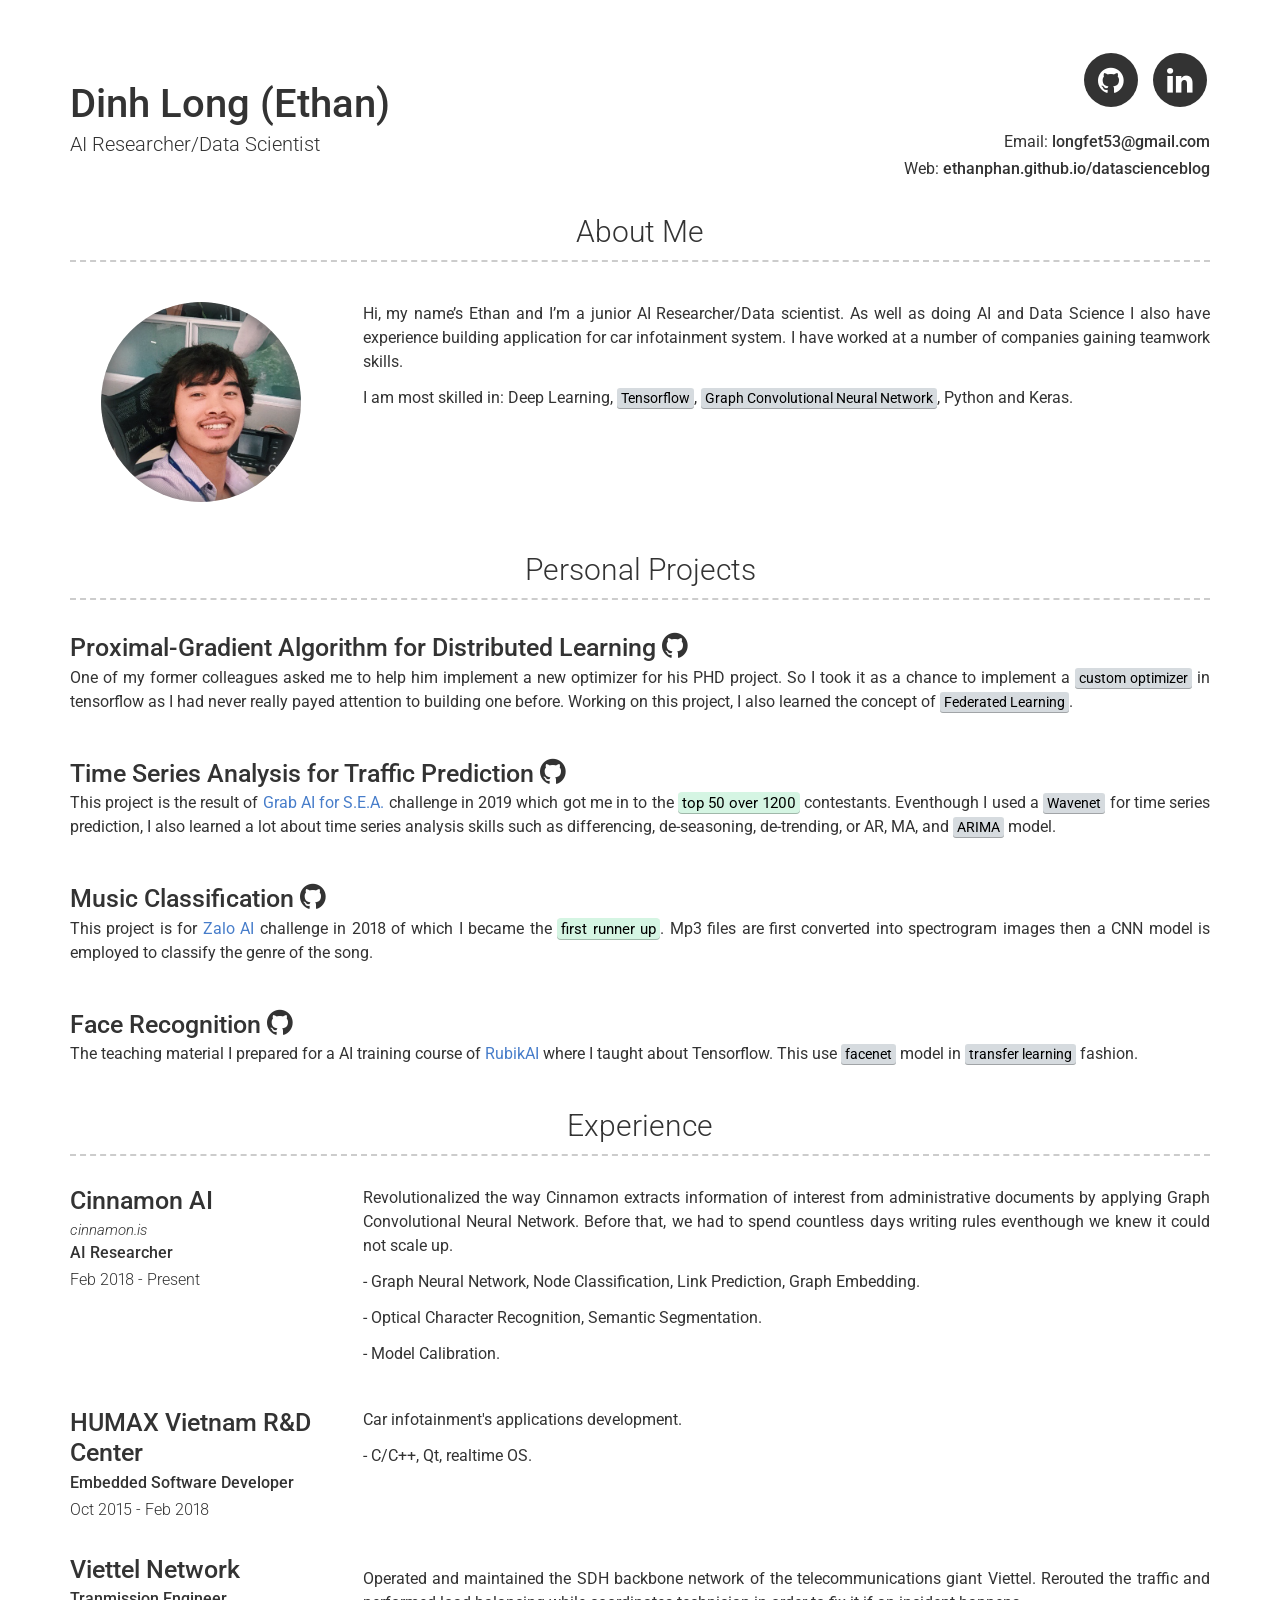
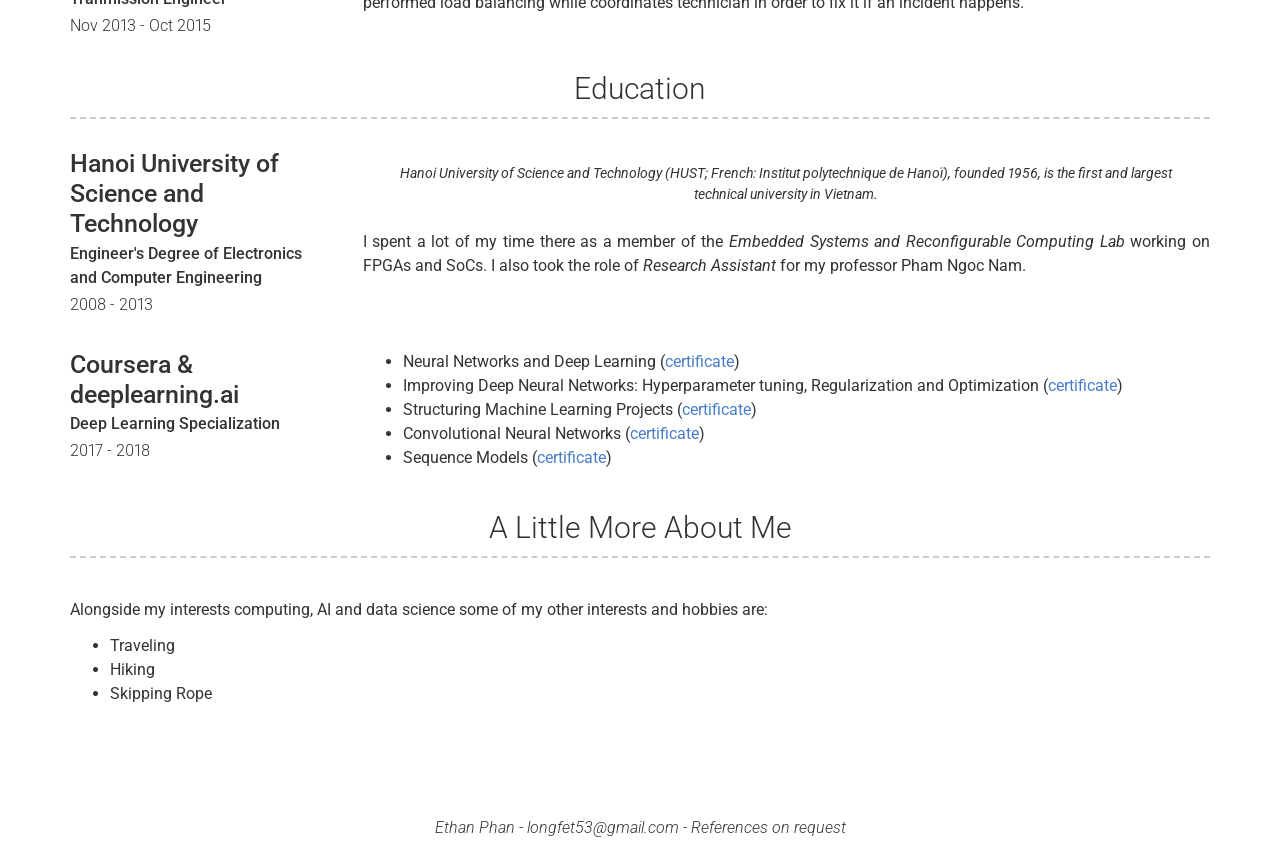
==== index.html @ 32b0ea91 "update education" ====
<!DOCTYPE html>
<html lang=" en " class="ethan_phan_github_io">

<head>
    <meta http-equiv="Content-Type" content="text/html; charset=UTF-8">

    <meta http-equiv="X-UA-Compatible" content="IE=edge">
    <meta name="viewport" content="width=device-width, initial-scale=1">

    <title>Ethan Phan | Junior AI Researcher/Data Scientist</title>
    <link rel="stylesheet" href="./main.css">
    <link rel="shortcut icon" type="image/x-icon" href="https://sproogen.github.io/modern-resume-theme/">
</head>

<body data-gr-c-s-loaded="true">
    <div class="container header-contianer">
        <div class="row">
            <div class="col-xs-12 col-sm-6 col-md-6 col-lg-8 header-left">
                <h1>Dinh Long (Ethan)</h1>
                <h2>AI Researcher/Data Scientist</h2>
            </div>
            <div class="col-xs-12 col-sm-6 col-md-6 col-lg-4 header-right">
                <ul class="icons no-print">
                    <li>
                        <a target="_blank" href="https://github.com/EthanPhan" class="button button--sacnite button--round-l">
                            <i class="fa fa-github" title="Github link"></i>
                        </a>
                    </li>
                    <li>
                        <a target="_blank" href="https://www.linkedin.com/in/long-phan-14300731/" class="button button--sacnite button--round-l">
                            <i class="fa fa-linkedin" title="Linkedin link"></i>
                        </a>
                    </li>
                </ul>
                <p>
                    Email: <a href="longfet53@gmail.com" target="_blank">longfet53@gmail.com</a>
                </p>
                <p>
                  Web:
                  <a href="https://ethanphan.github.io/datascienceblog/" target="_blank" class="">ethanphan.github.io/datascienceblog</a>
                </p>
            </div>
        </div>
    </div>
    <main class="page-content" aria-label="Content">
        <div class="wrapper">
            <div class="container intro-container">
                <h3>About Me</h3>
                <div class="row clearfix">
                    <div class="col-xs-12 col-sm-4 col-md-3 no-print">
                        <span class="profile-img" style="background-image: url(./images/profile.png)">
      </span></div>
                    <div class="col-xs-12 col-sm-8 col-md-9 col-print-12">
                        <p>Hi, my name’s Ethan and I’m a junior AI Researcher/Data scientist. As well as doing AI and Data Science I also have experience building application for car infotainment system. I have worked at a number of companies gaining teamwork skills.</p>

                        <p>I am most skilled in:
                          Deep Learning,
                          <mark>Tensorflow</mark>,
                          <mark>Graph Convolutional Neural Network</mark>,
                          Python and
                          Keras.
                        </p>

                    </div>
                </div>
            </div>
            <div class="container projects-container">
                <h3>Personal Projects</h3>

                <div class="row clearfix layout layout-top-middle">
                    <div class="col-xs-12 col-print-12 details">
                      <h4>Proximal-Gradient Algorithm for Distributed Learning    <a href="https://github.com/EthanPhan/FederatedLearningWithSVRG" target="_blank">
                                <i class="fa fa-github" title="Federated Learning With SVRG Github link"></i>
                            </a></h4>

                    </div>
                    <div class="col-xs-12 col-print-12">
                        <p>One of my former colleagues asked me to help him implement a new optimizer for his PHD project. So I took it as a chance to implement a <mark>custom optimizer</mark> in tensorflow as I had never really payed attention to building one before. Working on this project, I also learned the concept of <mark>Federated Learning</mark>.</p>

                    </div>

                </div>

                <div class="row clearfix layout layout-top-middle">
                    <div class="col-xs-12 col-print-12 details">
                      <h4>Time Series Analysis for Traffic Prediction    <a href="https://github.com/EthanPhan/traffic-management" target="_blank">
                                <i class="fa fa-github" title="traffic management project Github link"></i>
                            </a></h4>
                    </div>
                    <div class="col-xs-12 col-print-12">
                      <p>This project is the result of <a href="https://www.aiforsea.com" target="_blank">Grab AI for S.E.A.</a> challenge in 2019 which got me in to the <achieve>top 50 over 1200</achieve> contestants. Eventhough I used a <mark>Wavenet</mark> for time series prediction, I also learned a lot about time series analysis skills such as differencing, de-seasoning, de-trending, or AR, MA, and <mark>ARIMA</mark> model.
                      </p>

                    </div>
                </div>

                <div class="row clearfix layout layout-top-middle">
                    <div class="col-xs-12 col-print-12 details">
                      <h4>Music Classification <a href="https://github.com/EthanPhan/" target="_blank">
                                <i class="fa fa-github" title="music classification project Github link"></i>
                            </a></h4>
                    </div>
                    <div class="col-xs-12 col-print-12">
                      <p>This project is for <a href="https://challenge.zalo.ai" target="_blank">Zalo AI</a> challenge in 2018 of which I became the <achieve>first runner up</achieve>. Mp3 files are first converted into spectrogram images then a CNN model is employed to classify the genre of the song.
                      </p>

                    </div>
                </div>

                <div class="row clearfix layout layout-top-middle">
                    <div class="col-xs-12 col-print-12 details">
                      <h4>Face Recognition <a href="https://github.com/EthanPhan/face_recognition" target="_blank">
                                <i class="fa fa-github" title="face recognition project Github link"></i>
                            </a></h4>

                    </div>
                    <div class="col-xs-12 col-print-12">
                      <p>The teaching material I prepared for a AI training course of <a href="https://www.rubikai.com" target="_blank">RubikAI</a> where I taught about Tensorflow. This use <mark>facenet</mark> model in <mark>transfer learning</mark> fashion.
                      </p>

                    </div>
                </div>

            </div>

            <div class="container experience-container">
                <h3>Experience</h3>

                <div class="row clearfix layout layout-left">
                    <div class="col-xs-12 col-sm-4 col-md-3 col-print-12 details">
                        <h4>Cinnamon AI</h4>
                        <a href="http://cinnamon.is/en/" target="_blank" class="link">cinnamon.is</a>
                        <p><b>AI Researcher</b></p>
                        <p>Feb 2018 - Present</p>
                    </div>
                    <div class="col-xs-12 col-sm-8 col-md-9 col-print-12">
                        <p>Revolutionalized the way Cinnamon extracts information of interest from administrative documents by applying Graph Convolutional Neural Network. Before that, we had to spend countless days writing rules eventhough we knew it could not scale up.
                        </p>

                        <p>- Graph Neural Network, Node Classification, Link Prediction, Graph Embedding.</p>
                        <p>- Optical Character Recognition, Semantic Segmentation.</p>
                        <p>- Model Calibration.</p>

                    </div>
                </div>

                <div class="row clearfix layout layout-left">
                    <div class="col-xs-12 col-sm-4 col-md-3 col-print-12 details">
                        <h4>HUMAX Vietnam R&D Center</h4>
                        <p><b>Embedded Software Developer</b></p>
                        <p>Oct 2015 - Feb 2018</p>
                    </div>
                    <div class="col-xs-12 col-sm-8 col-md-9 col-print-12">
                        <p>Car infotainment's applications development.</p>

                        <p>- C/C++, Qt, realtime OS.</p>

                    </div>
                </div>

                <div class="row clearfix layout layout-left">
                    <div class="col-xs-12 col-sm-4 col-md-3 col-print-12 details">
                        <h4>Viettel Network</h4>
                        <p><b>Tranmission Engineer</b></p>
                        <p>Nov 2013 - Oct 2015</p>
                    </div>
                    <div class="col-xs-12 col-sm-8 col-md-9 col-print-12">
                        <p></p>

                        <p>Operated and maintained the SDH backbone network of the telecommunications giant Viettel. Rerouted the traffic and performed load balancing while coordinates technician in order to fix it if an incident happens.</p>

                    </div>
                </div>

            </div>
            <div class="container education-container">
                <h3>Education</h3>

                <div class="row clearfix layout layout-left">
                    <div class="col-xs-12 col-sm-4 col-md-3 col-print-12 details">
                        <h4>Hanoi University of Science and Technology</h4>
                        <p><b>Engineer's Degree of Electronics and Computer Engineering</b></p>
                        <p>2008 - 2013</p>
                    </div>
                    <div class="col-xs-12 col-sm-8 col-md-9 col-print-12">
                        <p class="quote">Hanoi University of Science and Technology (HUST; French: Institut polytechnique de Hanoï), founded 1956, is the first and largest technical university in Vietnam.
                        </p>
                        <p> I spent a lot of my time there as a member of the <em>Embedded Systems and Reconfigurable Computing Lab</em> working on FPGAs and SoCs. I also took the role of <em>Research Assistant</em> for my professor Pham Ngoc Nam.
                        </p>

                    </div>
                </div>

                <div class="row clearfix layout layout-left">
                    <div class="col-xs-12 col-sm-4 col-md-3 col-print-12 details">
                        <h4>Coursera & deeplearning.ai</h4>
                        <p><b>Deep Learning Specialization</b></p>
                        <p>2017 - 2018</p>
                    </div>
                    <div class="col-xs-12 col-sm-8 col-md-9 col-print-12">
                      <ul>
                        <li>Neural Networks and Deep Learning (<a href="https://www.coursera.org/account/accomplishments/verify/W2GZLK2BCS2L" target="_blank">certificate</a>)</li>
                        <li>Improving Deep Neural Networks: Hyperparameter tuning, Regularization and Optimization (<a href="https://www.coursera.org/account/accomplishments/verify/ZULXXKD2YTNQ" target="_blank">certificate</a>)</li>
                        <li>Structuring Machine Learning Projects (<a href="https://www.coursera.org/account/accomplishments/verify/CKZYRFBMUNT2" target="_blank">certificate</a>)</li>
                        <li>Convolutional Neural Networks (<a href="https://www.coursera.org/account/accomplishments/verify/9AKWKFGE9QNB" target="_blank">certificate</a>)</li>
                        <li>Sequence Models (<a href="https://www.coursera.org/account/accomplishments/verify/ZKHPCKE93C6W" target="_blank">certificate</a>)</li>
                      </ul>
                    </div>
                </div>

            </div>
            <div class="container more-container">
                <h3>A Little More About Me</h3>
                <div class="row clearfix">
                    <div class="col-md-12">
                        <p>Alongside my interests computing, AI and data science some of my other interests and hobbies are:</p>
                        <ul>
                            <li>Traveling</li>
                            <li>Hiking</li>
                            <li>Skipping Rope</li>
                        </ul>

                    </div>
                </div>
            </div>
        </div>
    </main>
    <div class="container footer-container">
        <p>
            Ethan Phan -
            <a href="mailto:longfet53@gmail.com" target="_blank">longfet53@gmail.com</a>&nbsp;- References on request</p>
    </div>

</body>

</html>
---- main.css ----
@import url(https://fonts.googleapis.com/css?family=Roboto:100,300,400,700,500,500italic,400italic,300italic,100italic,700italic);
@import url(https://maxcdn.bootstrapcdn.com/bootstrap/3.3.5/css/bootstrap.min.css);
@import url(http://netdna.bootstrapcdn.com/font-awesome/4.7.0/css/font-awesome.css);
button,
input[type="button"],
input[type="reset"],
input[type="submit"] {
	appearance: none;
	background-color: #477dca;
	border: 0;
	border-radius: 3px;
	color: #fff;
	cursor: pointer;
	display: inline-block;
	font-family: "Helvetica Neue", "Helvetica", "Roboto", "Arial", sans-serif;
	font-size: 1em;
	-webkit-font-smoothing: antialiased;
	font-weight: 600;
	line-height: 1;
	padding: 0.75em 1.5em;
	text-decoration: none;
	transition: background-color 150ms ease;
	user-select: none;
	vertical-align: middle;
	white-space: nowrap
}

button:hover,
button:focus,
input[type="button"]:hover,
input[type="button"]:focus,
input[type="reset"]:hover,
input[type="reset"]:focus,
input[type="submit"]:hover,
input[type="submit"]:focus {
	background-color: #3964a2;
	color: #fff
}

button:disabled,
input[type="button"]:disabled,
input[type="reset"]:disabled,
input[type="submit"]:disabled {
	cursor: not-allowed;
	opacity: 0.5
}

button:disabled:hover,
input[type="button"]:disabled:hover,
input[type="reset"]:disabled:hover,
input[type="submit"]:disabled:hover {
	background-color: #477dca
}

fieldset {
	background-color: #f7f7f7;
	border: 1px solid #ddd;
	margin: 0 0 0.75em;
	padding: 1.5em
}

input,
label,
select {
	display: block;
	font-family: "Helvetica Neue", "Helvetica", "Roboto", "Arial", sans-serif;
	font-size: 1em
}

label {
	font-weight: 600;
	margin-bottom: 0.375em
}

label.required::after {
	content: "*"
}

label abbr {
	display: none
}

select {
	margin-bottom: 1.5em;
	max-width: 100%;
	width: auto
}

dl {
	margin-bottom: 0.75em
}

dl dt {
	font-weight: bold;
	margin-top: 0.75em
}

dl dd {
	margin: 0
}

table {
	border-collapse: collapse;
	font-feature-settings: "kern", "liga", "tnum";
	margin: 0.75em 0;
	table-layout: fixed;
	width: 100%
}

th {
	border-bottom: 1px solid #a6a6a6;
	font-weight: 600;
	padding: 0.75em 0;
	text-align: left
}

td {
	border-bottom: 1px solid #ddd;
	padding: 0.75em 0
}

tr,
td,
th {
	vertical-align: middle
}

hr {
	border-bottom: 1px solid #ddd;
	border-left: 0;
	border-right: 0;
	border-top: 0;
	margin: 1.5em 0
}

img,
picture {
	margin: 0;
	max-width: 100%
}

html {
	box-sizing: border-box
}

*,
*::after,
*::before {
	box-sizing: inherit
}

.btn {
	border: none;
	font-family: inherit;
	font-size: inherit;
	color: inherit;
	background: none;
	cursor: pointer;
	padding: 18px 60px;
	display: inline-block;
	margin: 15px 30px;
	text-transform: uppercase;
	letter-spacing: 1px;
	font-weight: 700;
	outline: none;
	position: relative;
	-webkit-transition: all 0.3s;
	-moz-transition: all 0.3s;
	transition: all 0.3s;
	border-radius: 0;
	background: #DEDEDE;
	color: #4C4C4C
}

.btn:focus {
	background: #DEDEDE;
	color: #4C4C4C
}

.btn:hover {
	background: #CCCCCC;
	color: #4C4C4C
}

.btn:active {
	top: 2px
}

.btn.disabled {
	background: #EAEAEA;
	color: #9E9E9E;
	cursor: default;
	top: 0px
}

body {
	background: #ffffff;
	font-family: Roboto, sans-serif;
	-webkit-font-smoothing: antialiased
}

.center-text {
	text-align: center
}

.container {
	margin-top: 30px
}

@media print {
	.container {
		margin-top: 20px
	}
}

.header-contianer {
	margin-top: 50px
}

.header-right {
	text-align: right
}

.header-left {
	margin-top: 30px
}

@media print {
	.header-left {
		margin-top: 0px
	}
}

.header-right p {
	font-size: 1.6em;
	text-align: right
}

@media print {
	a[href]:after {
		content: none !important
	}
	img[src]:after {
		content: none !important
	}
	.col-sm-1,
	.col-sm-2,
	.col-sm-3,
	.col-sm-4,
	.col-sm-5,
	.col-sm-6,
	.col-sm-7,
	.col-sm-8,
	.col-sm-9,
	.col-sm-10,
	.col-sm-11,
	.col-sm-12 {
		float: left
	}
	.col-sm-12 {
		width: 100%
	}
	.col-sm-11 {
		width: 91.66666667%
	}
	.col-sm-10 {
		width: 83.33333333%
	}
	.col-sm-9 {
		width: 75%
	}
	.col-sm-8 {
		width: 66.66666667%
	}
	.col-sm-7 {
		width: 58.33333333%
	}
	.col-sm-6 {
		width: 50%
	}
	.col-sm-5 {
		width: 41.66666667%
	}
	.col-sm-4 {
		width: 33.33333333%
	}
	.col-sm-3 {
		width: 25%
	}
	.col-sm-2 {
		width: 16.66666667%
	}
	.col-sm-1 {
		width: 8.33333333%
	}
	.col-print-12 {
		width: 100%
	}
	.no-print,
	.no-print * {
		display: none !important
	}
}

.button--sacnite::before {
	content: '';
	position: absolute;
	top: 0;
	left: 0;
	width: 100%;
	height: 100%;
	border-radius: inherit;
	z-index: -1;
	box-shadow: inset 0 0 0 35px #333;
	-webkit-transform: scale3d(0.9, 0.9, 1);
	transform: scale3d(0.9, 0.9, 1);
	-webkit-transition: box-shadow 0.3s, -webkit-transform 0.3;
	transition: box-shadow 0.3s, transform 0.3s
}

.button {
	float: left;
	min-width: 150px;
	max-width: 250px;
	display: block;
	margin: 1em;
	padding: 1em 2em;
	border: none;
	background: none;
	color: inherit;
	vertical-align: middle;
	position: relative;
	z-index: 1;
	-webkit-backface-visibility: hidden;
	-moz-osx-font-smoothing: grayscale
}

.button--round-l {
	border-radius: 40px
}

.button {
	border-radius: 0;
	float: none;
	margin: 0 auto;
	margin-top: 0px;
	padding: 5px 20px;
	display: inline-block;
	font-weight: 400;
	max-width: 400px
}

.button.button--sacnite {
	width: 60px;
	height: 60px;
	min-width: 0;
	padding: 0;
	color: #fff;
	-webkit-transition: color 0.3s;
	transition: color 0.3s
}

.button--sacnite:hover {
	color: #333
}

.button--sacnite:hover::before {
	box-shadow: inset 0 0 0 2px #333;
	-webkit-transform: scale3d(1, 1, 1);
	transform: scale3d(1, 1, 1)
}

body {
	color: #333;
	font-family: Roboto, sans-serif;
	font-feature-settings: "kern", "liga", "pnum";
	font-size: 1em;
	line-height: 1.5
}

@media print {
	body {
		font-size: 0.9em
	}
}

h1,
h2,
h3,
h4,
h5,
h6 {
	font-family: Roboto, sans-serif;
	font-size: 1em;
	line-height: 1.2;
	margin: 0 0 0.75em
}

p {
	margin: 0 0 0.75em
}

a {
	color: #477dca;
	transition: color 150ms ease
}

a:active,
a:focus,
a:hover {
	color: #355e98
}

h1 {
	font-size: 4em;
	margin-bottom: 0.1em;
	font-weight: 500
}

h2 {
	font-weight: 300;
	font-size: 2em
}

h3 {
	font-weight: 300;
	font-size: 3em;
	text-align: center;
	border-bottom: dashed 2px #CCCCCC;
	padding-bottom: 10px;
	margin-bottom: 40px
}

@media print {
	h3 {
		margin-bottom: 20px
	}
}

h4 {
	font-weight: 300;
	font-size: 2.5em;
	margin-bottom: 3px
}

p,
ul {
	font-size: 1.6em;
	text-align: justify
}

a i {
	font-size: 1.6em
}

mark_old {
	padding: 2px 4px;
	font-size: 90%;
	color: #fff;
	background-color: #333;
	border-radius: 3px;
	-webkit-box-shadow: inset 0 -1px 0 rgba(0, 0, 0, 0.25);
	box-shadow: inset 0 -1px 0 rgba(0, 0, 0, 0.25)
}

mark {
	padding: 2px 4px;
	font-size: 90%;
	color: #000;
	background-color: #D6DBDF;
	border-radius: 3px;
	-webkit-box-shadow: inset 0 -1px 0 rgba(0, 0, 0, 0.25);
	box-shadow: inset 0 -1px 0 rgba(0, 0, 0, 0.25)
}

achieve {
	padding: 2px 4px;
	font-size: 95%;
	color: #000;
	background-color: #D5F5E3;
	border-radius: 4px;
	-webkit-box-shadow: inset 0 -1px 0 rgba(0, 0, 0, 0.25);
	box-shadow: inset 0 -1px 0 rgba(0, 0, 0, 0.25)
}

ul.icons a:hover {
	background: rgba(0, 0, 0, 0.025)
}

ul.icons li {
	display: inline-block;
	padding-left: 0.75em
}

ul.icons a {
	-moz-transition: background-color 0.25s ease-in-out;
	-webkit-transition: background-color 0.25s ease-in-out;
	-ms-transition: background-color 0.25s ease-in-out;
	transition: background-color 0.25s ease-in-out;
	display: inline-block;
	width: 2.75em;
	height: 2.75em;
	line-height: 2.8em;
	text-align: center;
	border: 0;
	box-shadow: none;
	padding: 0;
	border-radius: 100%;
	color: #aaa
}

.icons i {
	font-size: 30px;
	line-height: 60px
}

.icons {
	padding: 0;
	font-size: 1em;
	margin-bottom: 20px;
	text-align: right
}

@media screen and (max-width: 768px) {
	.icons {
		text-align: center
	}
}

.header-right p {
	margin-bottom: 3px
}

.header-right a {
	color: inherit;
	font-weight: 500
}

@media screen and (max-width: 768px) {
	.header-contianer div {
		text-align: center
	}
	.header-right p {
		text-align: center
	}
	.header-left {
		margin-top: 0px
	}
}

.profile-img {
	width: 200px;
	height: 200px;
	margin: 0 auto;
	margin-bottom: 20px;
	display: block;
	border-radius: 100px;
	background-size: cover;
	background-position: center;
	background-repeat: repeat, no-repeat;
	-moz-box-shadow: inset 0 0 20px #636161;
	-webkit-box-shadow: inset 0 0 20px #636161;
	box-shadow: inset 0 0 20px #636161
}

.into-text-1 {
	margin-top: 30px
}

@media only screen and (max-width: 992px) {
	.into-text-1 {
		margin-top: 20px
	}
}

.projects-container h3,
.experience-container h3,
.education-container h3 {
	margin-bottom: 0
}

.layout {
	margin-top: 3em
}

.layout .details {
	text-align: left
}

.layout .details p {
	margin-bottom: 3px;
	font-size: 1.6em;
	text-align: inherit;
	font-weight: 300
}

.layout .details p b {
	font-weight: 500
}

@media screen and (max-width: 768px) {
	.layout .details {
		text-align: center
	}
	.layout .details p {
		text-align: center
	}
}

.layout .details a {
	color: inherit;
	font-style: italic;
	font-weight: 300
}

.layout .details .fa {
	font-size: 2em
}

.layout .details .link {
	font-size: 1.5em
}

.layout .details h4 {
	text-align: left;
	margin-bottom: 0.1em;
	font-weight: 500
}

@media print {
	.layout .details h4 {
		margin-bottom: 0.2em
	}
}

.layout .details h4 a {
	font-weight: 500;
	font-size: .6em
}

.layout-right .details,
.layout-top-right .details {
	text-align: right
}

.layout-top-middle .details {
	text-align: center
}

.footer-container {
	margin-top: 100px
}

.footer-container p {
	text-align: center;
	font-style: italic;
	font-weight: 300
}

.footer-container a {
	color: inherit;
	font-style: italic;
	font-weight: 300
}

.page-content {
	padding: 0
}

.contact a {
	line-height: 50px;
	margin-left: 30px;
	color: #BBBBBB;
	-webkit-transition: color 0.4s ease;
	-moz-transition: color 0.4s ease;
	transition: color 0.4s ease
}

.contact a:hover {
	color: #4C4C4C
}

p.quote {
	font-size: 1.4em;
	font-style: italic;
	padding: 1em 2.5em;
	text-align: center
}

@media print {
	p.quote {
		text-align: left;
		padding: 0em 1em;
		margin-top: 1em
	}
}
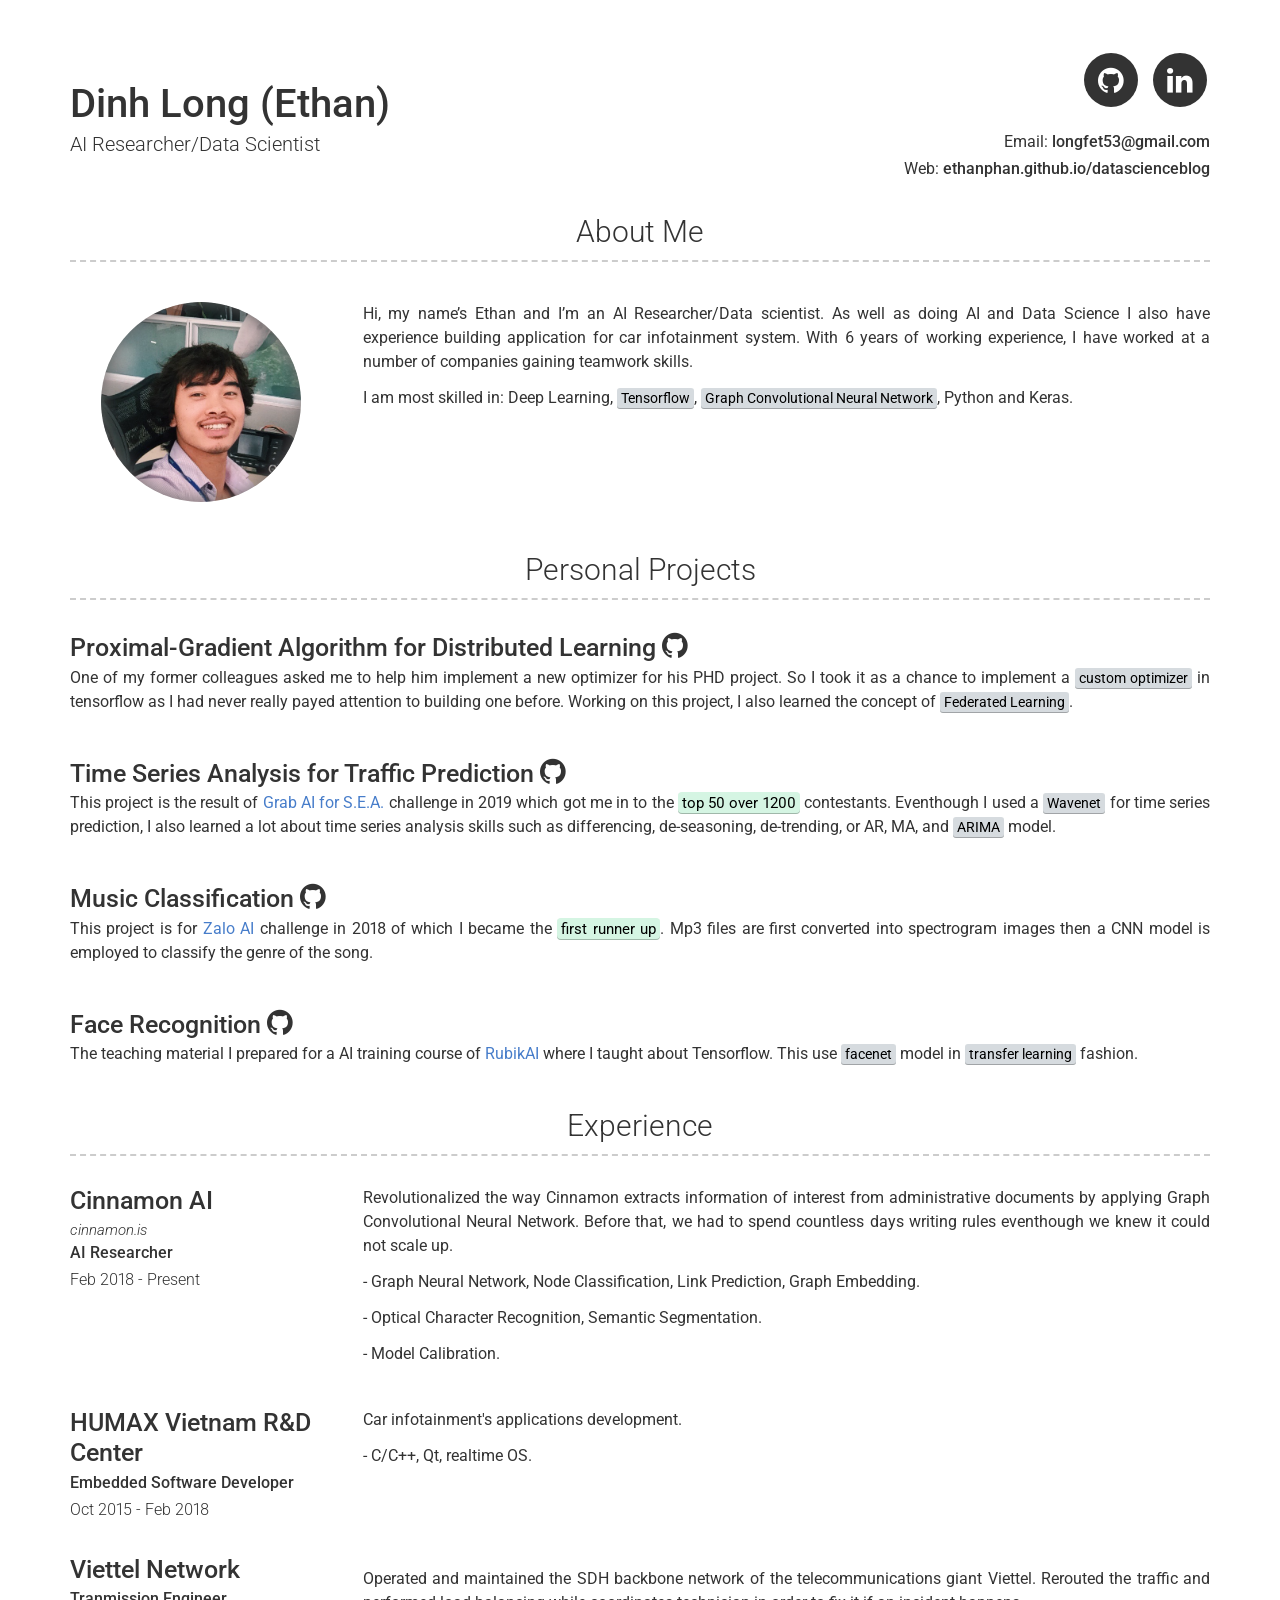
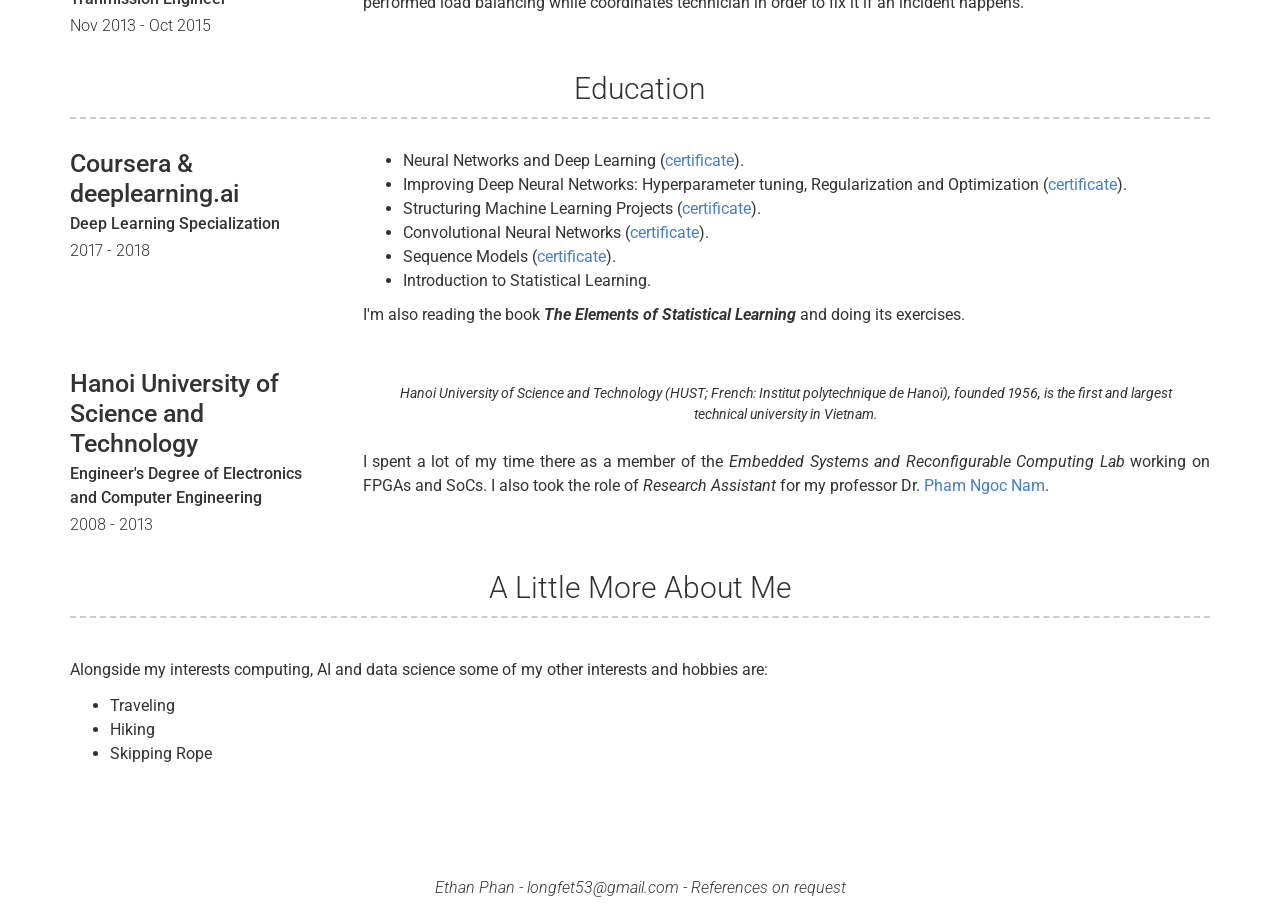
==== commit d5a33c7a: "update some courses and introduction" ====
--- a/index.html
+++ b/index.html
@@ -51,7 +51,7 @@
                         <span class="profile-img" style="background-image: url(./images/profile.png)">
       </span></div>
                     <div class="col-xs-12 col-sm-8 col-md-9 col-print-12">
-                        <p>Hi, my name’s Ethan and I’m a junior AI Researcher/Data scientist. As well as doing AI and Data Science I also have experience building application for car infotainment system. I have worked at a number of companies gaining teamwork skills.</p>
+                        <p>Hi, my name’s Ethan and I’m an AI Researcher/Data scientist. As well as doing AI and Data Science I also have experience building application for car infotainment system. With 6 years of working experience, I have worked at a number of companies gaining teamwork skills.</p>
 
                         <p>I am most skilled in:
                           Deep Learning,
@@ -174,7 +174,27 @@
 
             </div>
             <div class="container education-container">
-                <h3>Education</h3>
+              <h3>Education</h3>
+
+                  <div class="row clearfix layout layout-left">
+                    <div class="col-xs-12 col-sm-4 col-md-3 col-print-12 details">
+                        <h4>Coursera & deeplearning.ai</h4>
+                        <p><b>Deep Learning Specialization</b></p>
+                        <p>2017 - 2018</p>
+                    </div>
+                    <div class="col-xs-12 col-sm-8 col-md-9 col-print-12">
+                      <ul>
+                        <li>Neural Networks and Deep Learning (<a href="https://www.coursera.org/account/accomplishments/verify/W2GZLK2BCS2L" target="_blank">certificate</a>).</li>
+                        <li>Improving Deep Neural Networks: Hyperparameter tuning, Regularization and Optimization (<a href="https://www.coursera.org/account/accomplishments/verify/ZULXXKD2YTNQ" target="_blank">certificate</a>).</li>
+                        <li>Structuring Machine Learning Projects (<a href="https://www.coursera.org/account/accomplishments/verify/CKZYRFBMUNT2" target="_blank">certificate</a>).</li>
+                        <li>Convolutional Neural Networks (<a href="https://www.coursera.org/account/accomplishments/verify/9AKWKFGE9QNB" target="_blank">certificate</a>).</li>
+                        <li>Sequence Models (<a href="https://www.coursera.org/account/accomplishments/verify/ZKHPCKE93C6W" target="_blank">certificate</a>).</li>
+                        <li>Introduction to Statistical Learning.</li>
+                      </ul>
+
+                      <p> I'm also reading the book <em><b>The Elements of Statistical Learning</b></em> and doing its exercises.</p>
+                    </div>
+                </div>
 
                 <div class="row clearfix layout layout-left">
                     <div class="col-xs-12 col-sm-4 col-md-3 col-print-12 details">
@@ -185,26 +205,9 @@
                     <div class="col-xs-12 col-sm-8 col-md-9 col-print-12">
                         <p class="quote">Hanoi University of Science and Technology (HUST; French: Institut polytechnique de Hanoï), founded 1956, is the first and largest technical university in Vietnam.
                         </p>
-                        <p> I spent a lot of my time there as a member of the <em>Embedded Systems and Reconfigurable Computing Lab</em> working on FPGAs and SoCs. I also took the role of <em>Research Assistant</em> for my professor Pham Ngoc Nam.
-                        </p>
-
-                    </div>
-                </div>
-
-                <div class="row clearfix layout layout-left">
-                    <div class="col-xs-12 col-sm-4 col-md-3 col-print-12 details">
-                        <h4>Coursera & deeplearning.ai</h4>
-                        <p><b>Deep Learning Specialization</b></p>
-                        <p>2017 - 2018</p>
-                    </div>
-                    <div class="col-xs-12 col-sm-8 col-md-9 col-print-12">
-                      <ul>
-                        <li>Neural Networks and Deep Learning (<a href="https://www.coursera.org/account/accomplishments/verify/W2GZLK2BCS2L" target="_blank">certificate</a>)</li>
-                        <li>Improving Deep Neural Networks: Hyperparameter tuning, Regularization and Optimization (<a href="https://www.coursera.org/account/accomplishments/verify/ZULXXKD2YTNQ" target="_blank">certificate</a>)</li>
-                        <li>Structuring Machine Learning Projects (<a href="https://www.coursera.org/account/accomplishments/verify/CKZYRFBMUNT2" target="_blank">certificate</a>)</li>
-                        <li>Convolutional Neural Networks (<a href="https://www.coursera.org/account/accomplishments/verify/9AKWKFGE9QNB" target="_blank">certificate</a>)</li>
-                        <li>Sequence Models (<a href="https://www.coursera.org/account/accomplishments/verify/ZKHPCKE93C6W" target="_blank">certificate</a>)</li>
-                      </ul>
+                        <p> I spent a lot of my time there as a member of the <em>Embedded Systems and Reconfigurable Computing Lab</em> working on FPGAs and SoCs. I also took the role of <em>Research Assistant</em> for my professor Dr. <a href="http://set.hust.edu.vn/index.php/vi/donvi/dtth/78-phamngocnam" target="_blank">Pham Ngoc Nam</a>.
+                        </p>
+
                     </div>
                 </div>
 
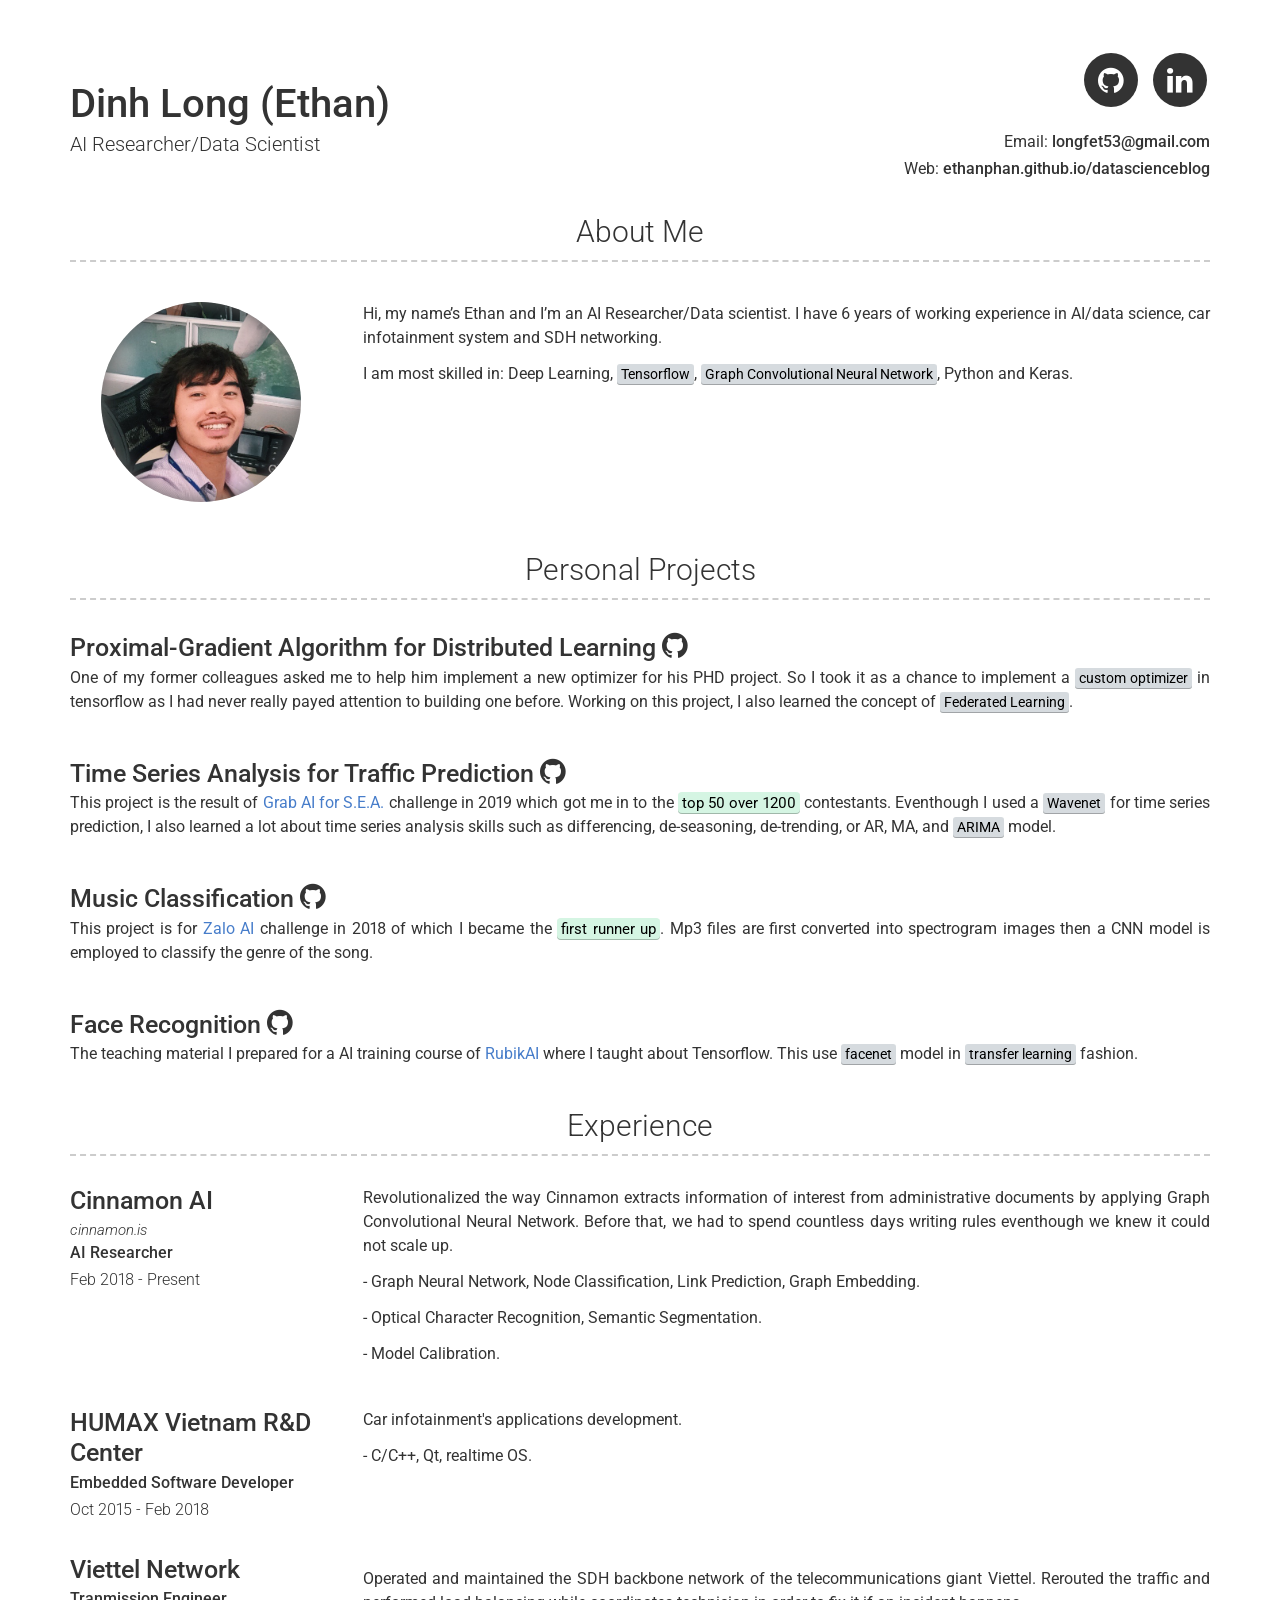
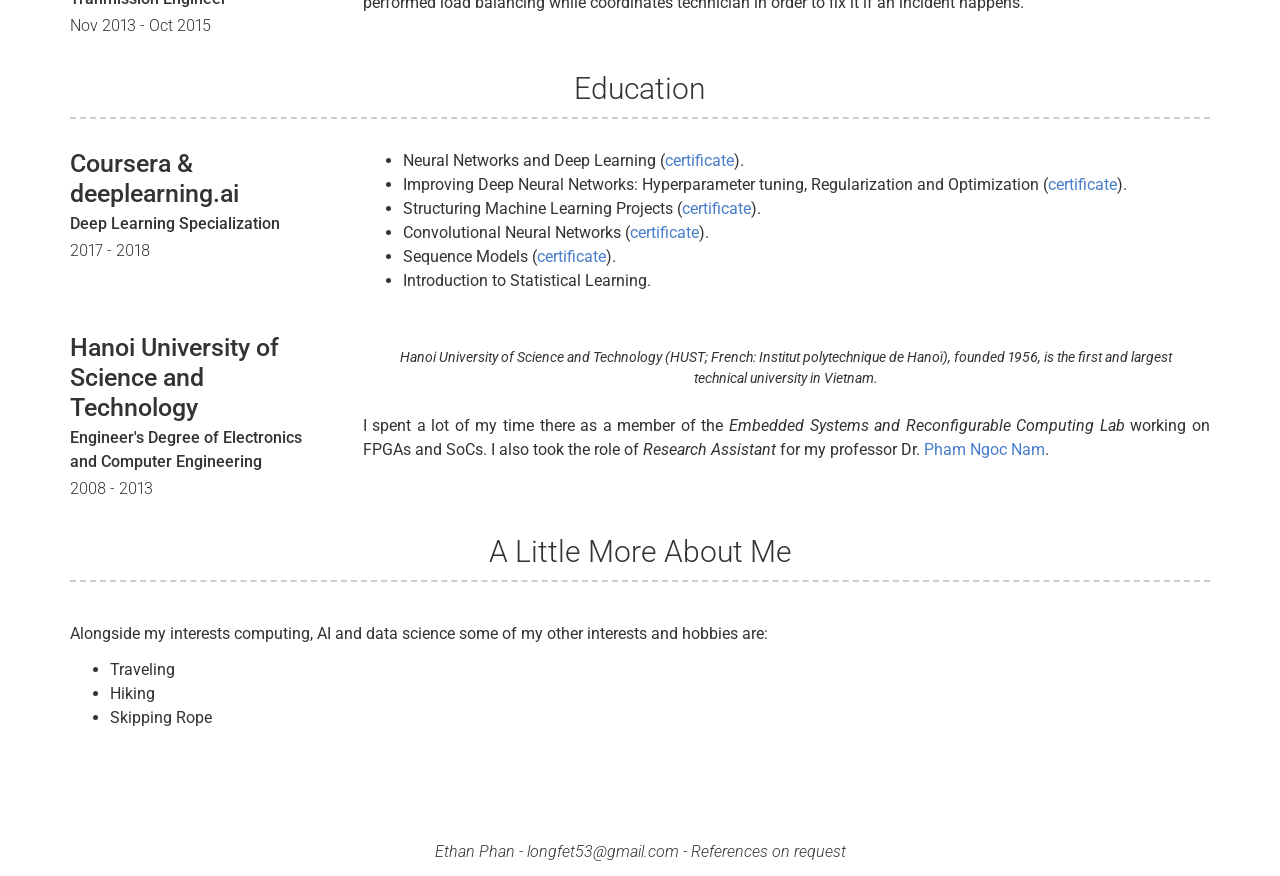
==== commit 41590f22: "update about me section" ====
--- a/index.html
+++ b/index.html
@@ -51,7 +51,7 @@
                         <span class="profile-img" style="background-image: url(./images/profile.png)">
       </span></div>
                     <div class="col-xs-12 col-sm-8 col-md-9 col-print-12">
-                        <p>Hi, my name’s Ethan and I’m an AI Researcher/Data scientist. As well as doing AI and Data Science I also have experience building application for car infotainment system. With 6 years of working experience, I have worked at a number of companies gaining teamwork skills.</p>
+                        <p>Hi, my name’s Ethan and I’m an AI Researcher/Data scientist. I have 6 years of working experience in AI/data science, car infotainment system and SDH networking.</p>
 
                         <p>I am most skilled in:
                           Deep Learning,
@@ -192,7 +192,6 @@
                         <li>Introduction to Statistical Learning.</li>
                       </ul>
 
-                      <p> I'm also reading the book <em><b>The Elements of Statistical Learning</b></em> and doing its exercises.</p>
                     </div>
                 </div>
 
--- a/main.css
+++ b/main.css
@@ -1,6 +1,7 @@
 @import url(https://fonts.googleapis.com/css?family=Roboto:100,300,400,700,500,500italic,400italic,300italic,100italic,700italic);
 @import url(https://maxcdn.bootstrapcdn.com/bootstrap/3.3.5/css/bootstrap.min.css);
 @import url(http://netdna.bootstrapcdn.com/font-awesome/4.7.0/css/font-awesome.css);
+@import url(//maxcdn.bootstrapcdn.com/font-awesome/4.2.0/css/font-awesome.min.css);
 button,
 input[type="button"],
 input[type="reset"],
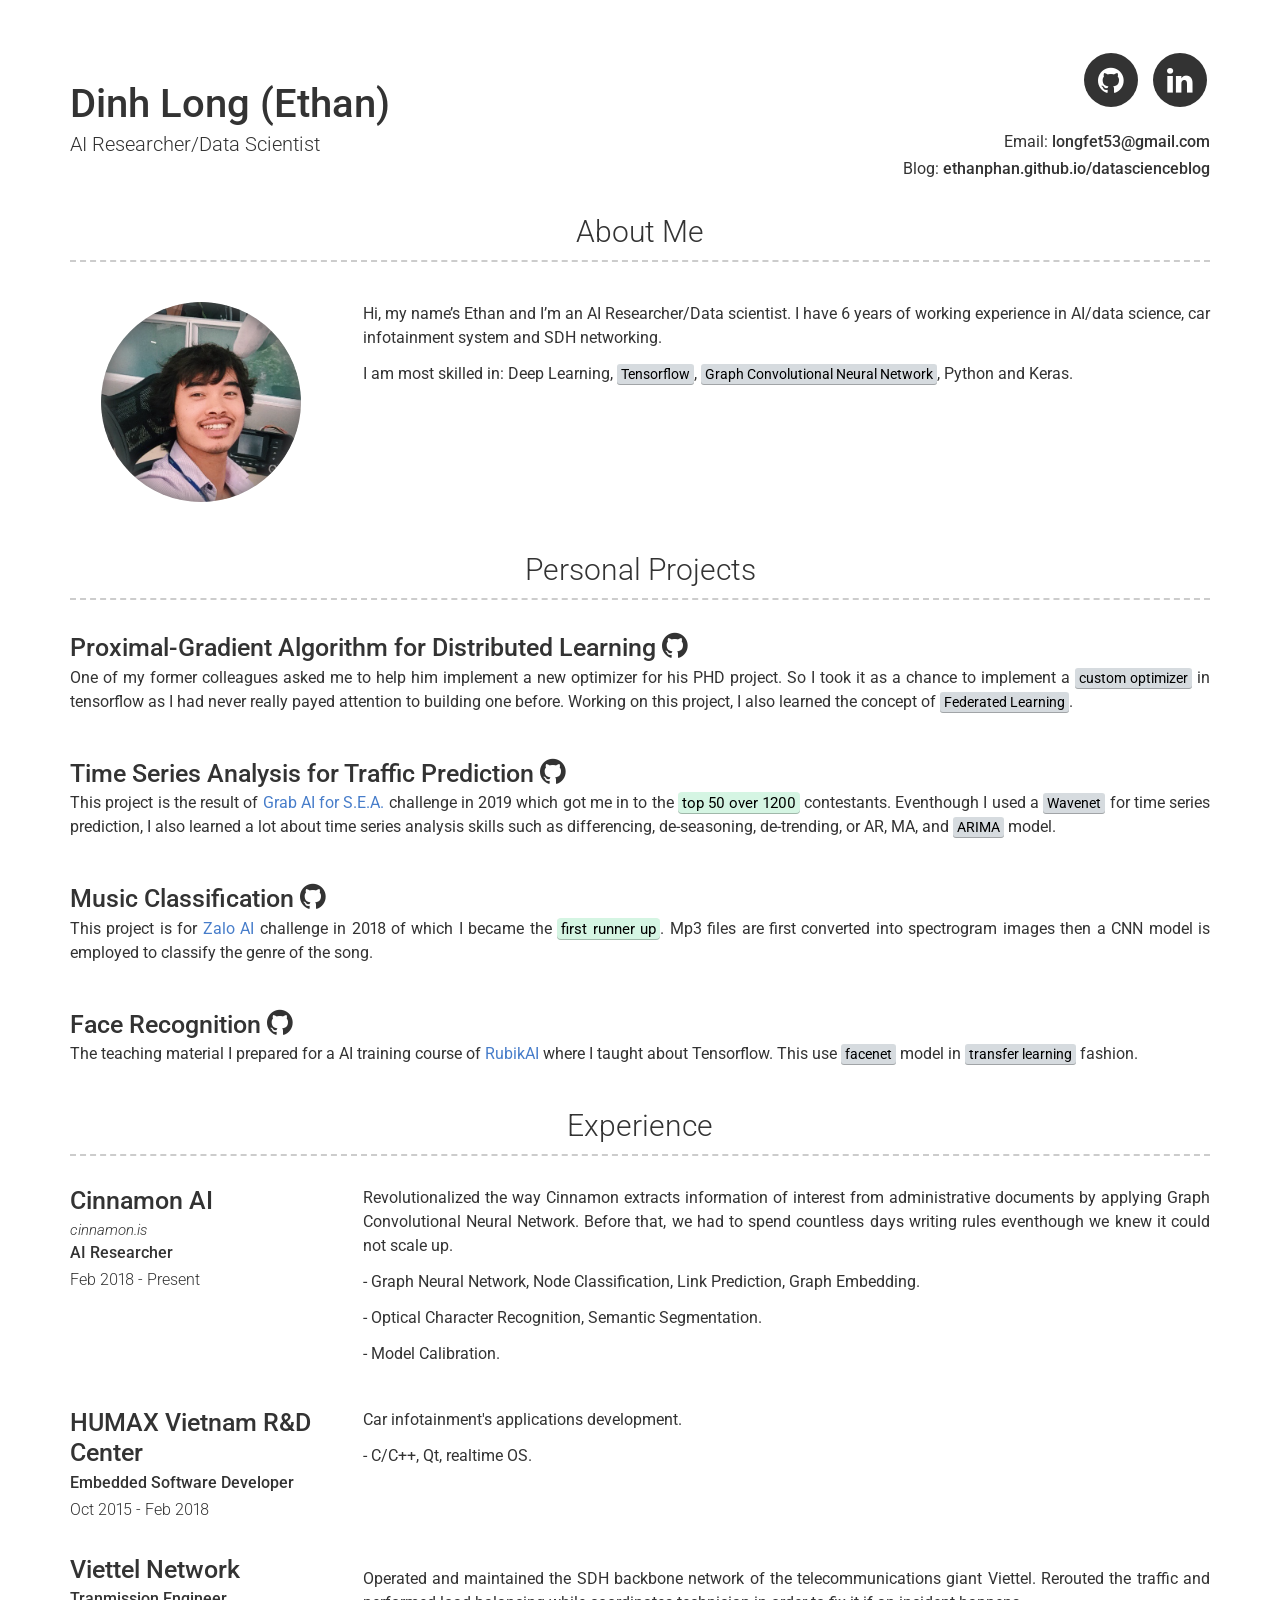
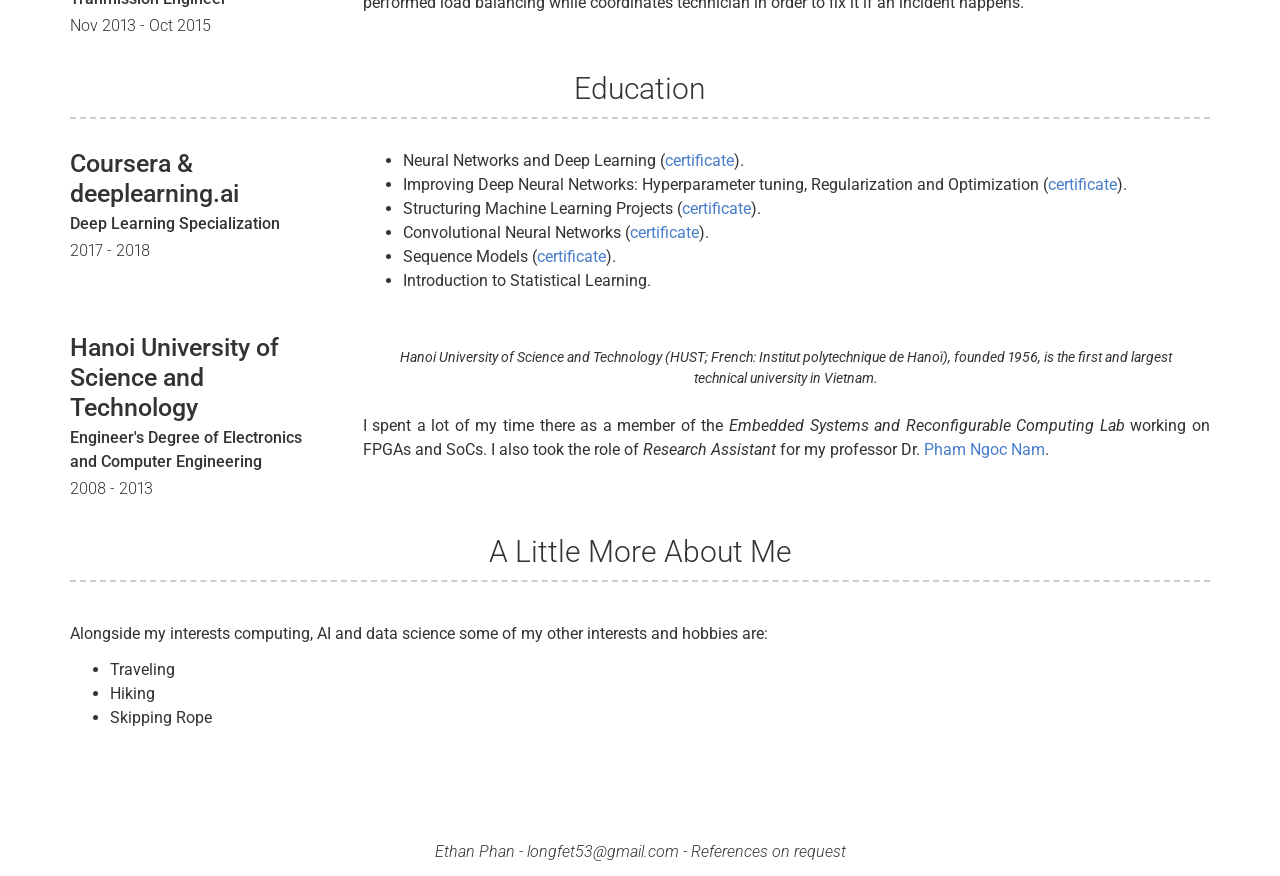
==== commit 240c6bbc: "change Web to Blog" ====
--- a/index.html
+++ b/index.html
@@ -36,7 +36,7 @@
                     Email: <a href="longfet53@gmail.com" target="_blank">longfet53@gmail.com</a>
                 </p>
                 <p>
-                  Web:
+                  Blog:
                   <a href="https://ethanphan.github.io/datascienceblog/" target="_blank" class="">ethanphan.github.io/datascienceblog</a>
                 </p>
             </div>
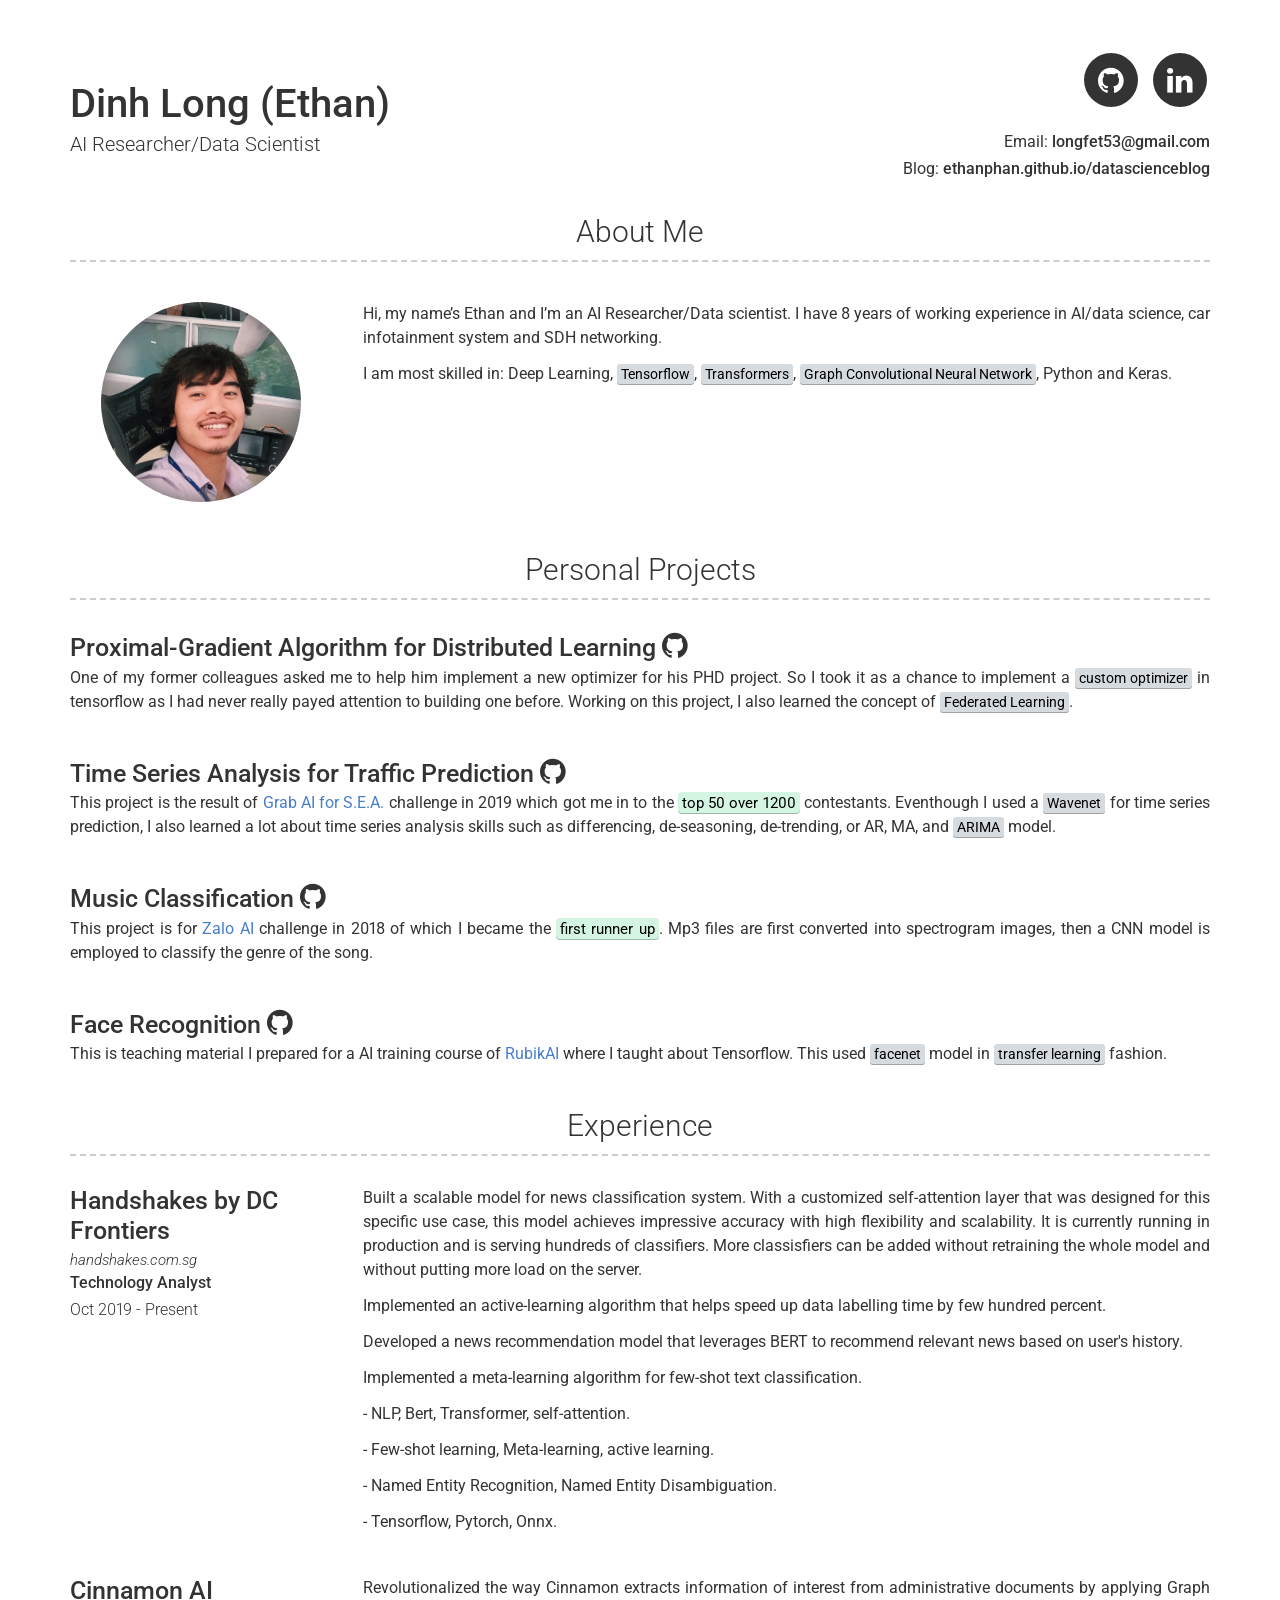
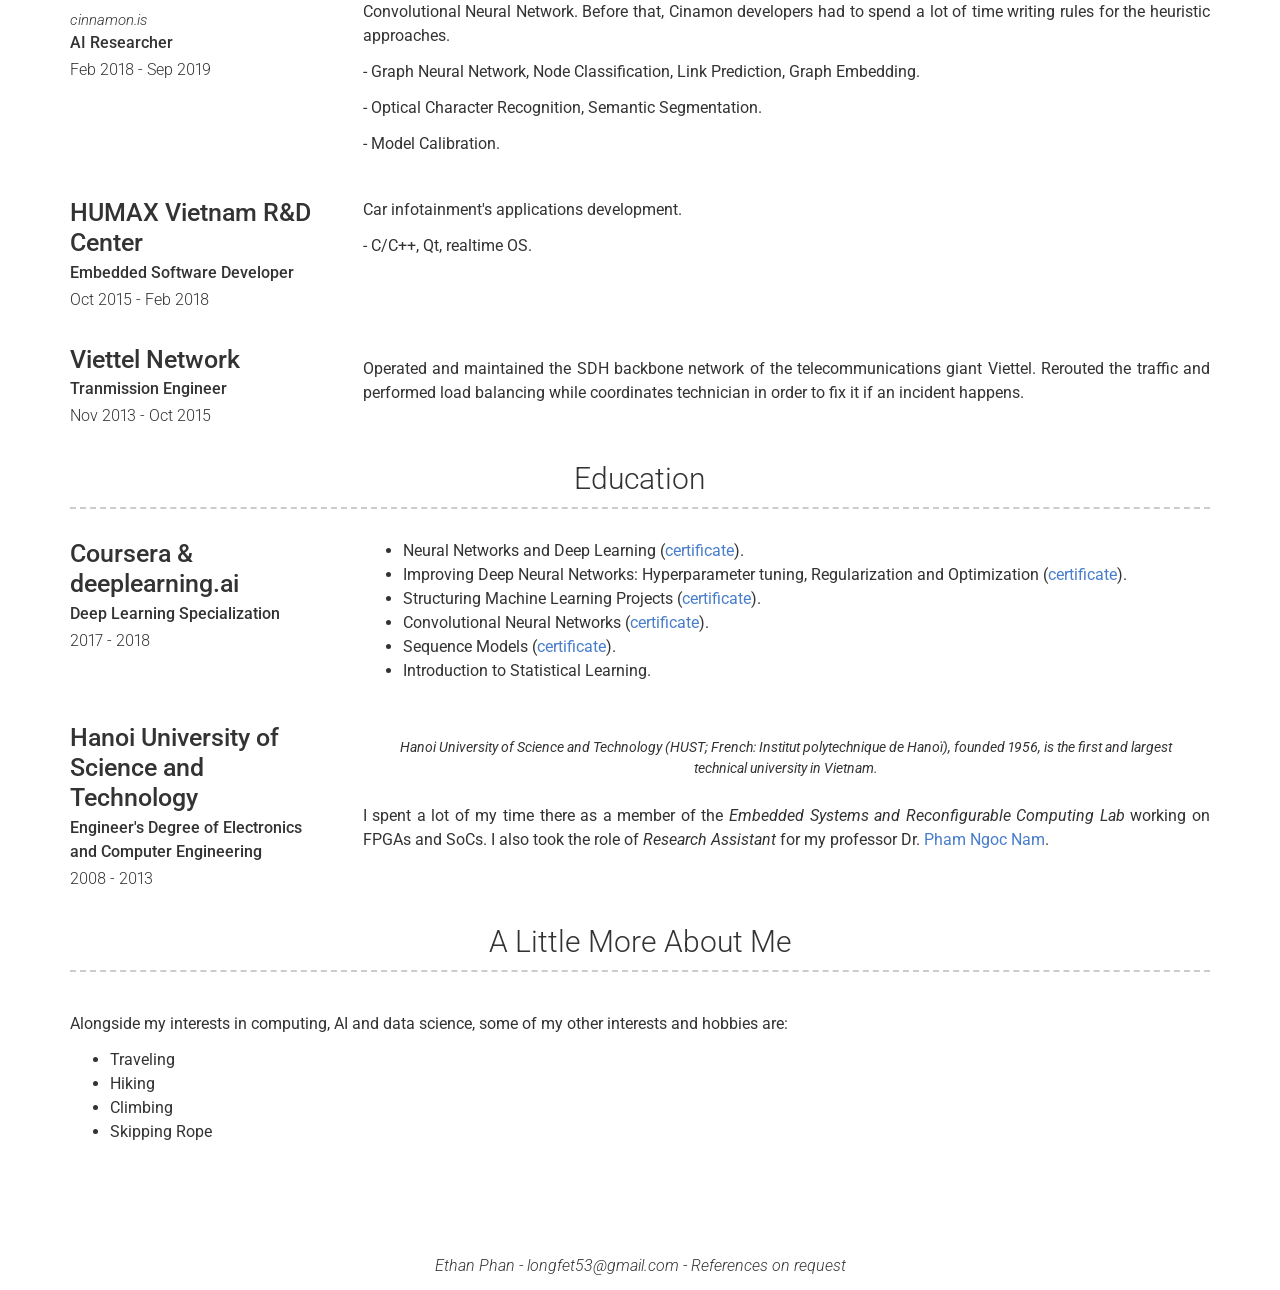
==== commit da692110: "add handshakes experience" ====
--- a/index.html
+++ b/index.html
@@ -51,11 +51,12 @@
                         <span class="profile-img" style="background-image: url(./images/profile.png)">
       </span></div>
                     <div class="col-xs-12 col-sm-8 col-md-9 col-print-12">
-                        <p>Hi, my name’s Ethan and I’m an AI Researcher/Data scientist. I have 6 years of working experience in AI/data science, car infotainment system and SDH networking.</p>
+                        <p>Hi, my name’s Ethan and I’m an AI Researcher/Data scientist. I have 8 years of working experience in AI/data science, car infotainment system and SDH networking.</p>
 
                         <p>I am most skilled in:
                           Deep Learning,
                           <mark>Tensorflow</mark>,
+                          <mark>Transformers</mark>,
                           <mark>Graph Convolutional Neural Network</mark>,
                           Python and
                           Keras.
@@ -101,7 +102,7 @@
                             </a></h4>
                     </div>
                     <div class="col-xs-12 col-print-12">
-                      <p>This project is for <a href="https://challenge.zalo.ai" target="_blank">Zalo AI</a> challenge in 2018 of which I became the <achieve>first runner up</achieve>. Mp3 files are first converted into spectrogram images then a CNN model is employed to classify the genre of the song.
+                      <p>This project is for <a href="https://challenge.zalo.ai" target="_blank">Zalo AI</a> challenge in 2018 of which I became the <achieve>first runner up</achieve>. Mp3 files are first converted into spectrogram images, then a CNN model is employed to classify the genre of the song.
                       </p>
 
                     </div>
@@ -115,7 +116,7 @@
 
                     </div>
                     <div class="col-xs-12 col-print-12">
-                      <p>The teaching material I prepared for a AI training course of <a href="https://www.rubikai.com" target="_blank">RubikAI</a> where I taught about Tensorflow. This use <mark>facenet</mark> model in <mark>transfer learning</mark> fashion.
+                      <p>This is teaching material I prepared for a AI training course of <a href="https://www.rubikai.com" target="_blank">RubikAI</a> where I taught about Tensorflow. This used <mark>facenet</mark> model in <mark>transfer learning</mark> fashion.
                       </p>
 
                     </div>
@@ -125,16 +126,45 @@
 
             <div class="container experience-container">
                 <h3>Experience</h3>
+
+                <div class="row clearfix layout layout-left">
+                    <div class="col-xs-12 col-sm-4 col-md-3 col-print-12 details">
+                        <h4>Handshakes by DC Frontiers</h4>
+                        <a href="https://www.handshakes.com.sg/" target="_blank" class="link">handshakes.com.sg</a>
+                        <p><b>Technology Analyst</b></p>
+                        <p>Oct 2019 - Present</p>
+                    </div>
+                    <div class="col-xs-12 col-sm-8 col-md-9 col-print-12">
+                        <p>Built a scalable model for news classification system.
+                          With a customized self-attention layer that was designed for this specific use case,
+                          this model achieves impressive accuracy with high flexibility and scalability.
+                          It is currently running in production and is serving hundreds of classifiers.
+                          More classisfiers can be added without retraining the whole model and without putting more load on the server.
+                        </p>
+                        <p>Implemented an active-learning algorithm that helps speed up data labelling time by few hundred percent.
+                        </p>
+                        <p>Developed a news recommendation model that leverages BERT to recommend relevant news based on user's history.
+                        </p>
+                        <p>Implemented a meta-learning algorithm for few-shot text classification.
+                        </p>
+
+                        <p>- NLP, Bert, Transformer, self-attention.</p>
+                        <p>- Few-shot learning, Meta-learning, active learning.</p>
+                        <p>- Named Entity Recognition, Named Entity Disambiguation.</p>
+                        <p>- Tensorflow, Pytorch, Onnx.</p>
+
+                    </div>
+                </div>
 
                 <div class="row clearfix layout layout-left">
                     <div class="col-xs-12 col-sm-4 col-md-3 col-print-12 details">
                         <h4>Cinnamon AI</h4>
                         <a href="http://cinnamon.is/en/" target="_blank" class="link">cinnamon.is</a>
                         <p><b>AI Researcher</b></p>
-                        <p>Feb 2018 - Present</p>
-                    </div>
-                    <div class="col-xs-12 col-sm-8 col-md-9 col-print-12">
-                        <p>Revolutionalized the way Cinnamon extracts information of interest from administrative documents by applying Graph Convolutional Neural Network. Before that, we had to spend countless days writing rules eventhough we knew it could not scale up.
+                        <p>Feb 2018 - Sep 2019</p>
+                    </div>
+                    <div class="col-xs-12 col-sm-8 col-md-9 col-print-12">
+                        <p>Revolutionalized the way Cinnamon extracts information of interest from administrative documents by applying Graph Convolutional Neural Network. Before that, Cinamon developers had to spend a lot of time writing rules for the heuristic approaches.
                         </p>
 
                         <p>- Graph Neural Network, Node Classification, Link Prediction, Graph Embedding.</p>
@@ -215,10 +245,11 @@
                 <h3>A Little More About Me</h3>
                 <div class="row clearfix">
                     <div class="col-md-12">
-                        <p>Alongside my interests computing, AI and data science some of my other interests and hobbies are:</p>
+                        <p>Alongside my interests in computing, AI and data science, some of my other interests and hobbies are:</p>
                         <ul>
                             <li>Traveling</li>
                             <li>Hiking</li>
+                            <li>Climbing</li>
                             <li>Skipping Rope</li>
                         </ul>
 
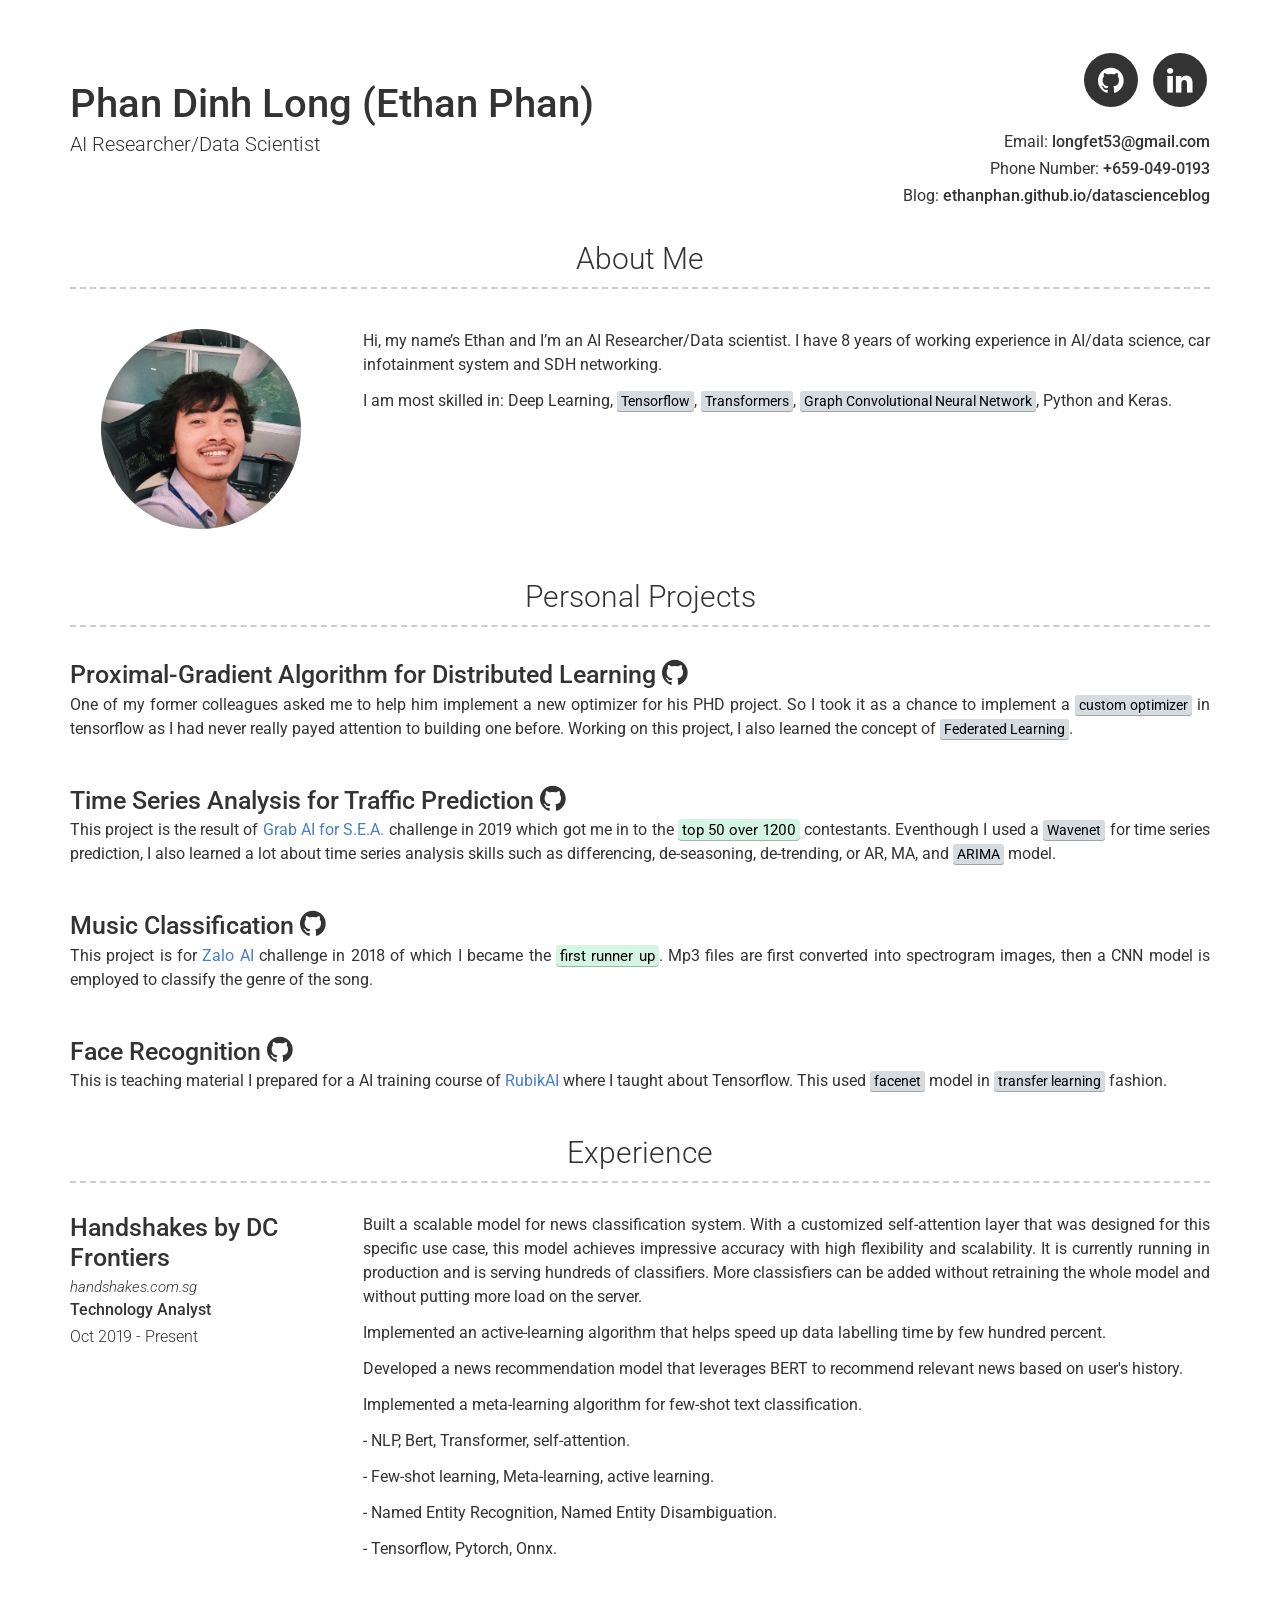
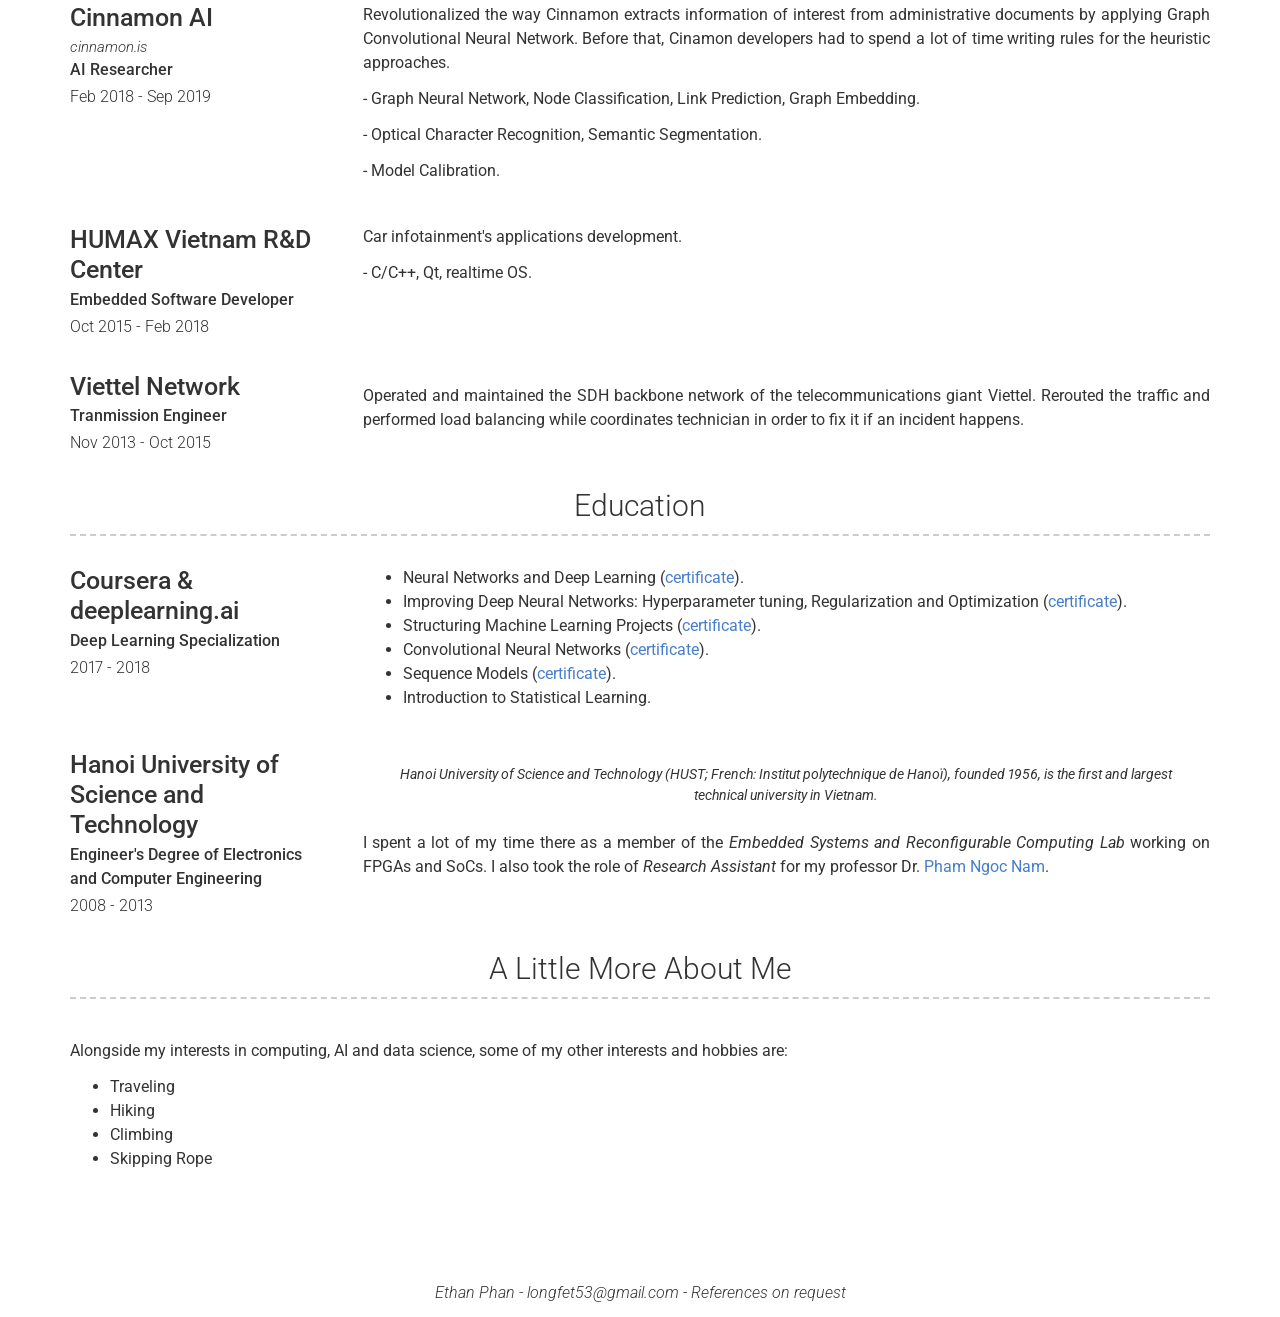
==== commit 8c2433ca: "update" ====
--- a/index.html
+++ b/index.html
@@ -7,7 +7,7 @@
     <meta http-equiv="X-UA-Compatible" content="IE=edge">
     <meta name="viewport" content="width=device-width, initial-scale=1">
 
-    <title>Ethan Phan | Junior AI Researcher/Data Scientist</title>
+    <title>Ethan Phan | AI Researcher/Data Scientist</title>
     <link rel="stylesheet" href="./main.css">
     <link rel="shortcut icon" type="image/x-icon" href="https://sproogen.github.io/modern-resume-theme/">
 </head>
@@ -16,7 +16,7 @@
     <div class="container header-contianer">
         <div class="row">
             <div class="col-xs-12 col-sm-6 col-md-6 col-lg-8 header-left">
-                <h1>Dinh Long (Ethan)</h1>
+                <h1>Phan Dinh Long (Ethan Phan)</h1>
                 <h2>AI Researcher/Data Scientist</h2>
             </div>
             <div class="col-xs-12 col-sm-6 col-md-6 col-lg-4 header-right">
@@ -36,6 +36,9 @@
                     Email: <a href="longfet53@gmail.com" target="_blank">longfet53@gmail.com</a>
                 </p>
                 <p>
+                    Phone Number: <a href="tel:+659-049-0193">+659-049-0193</a>
+                </p>
+                <p>
                   Blog:
                   <a href="https://ethanphan.github.io/datascienceblog/" target="_blank" class="">ethanphan.github.io/datascienceblog</a>
                 </p>
@@ -123,6 +126,8 @@
                 </div>
 
             </div>
+
+            <div class="pagebreak"> </div>
 
             <div class="container experience-container">
                 <h3>Experience</h3>
--- a/main.css
+++ b/main.css
@@ -695,3 +695,7 @@
 		margin-top: 1em
 	}
 }
+
+@media print {
+    .pagebreak { page-break-before: always; } /* page-break-after works, as well */
+}
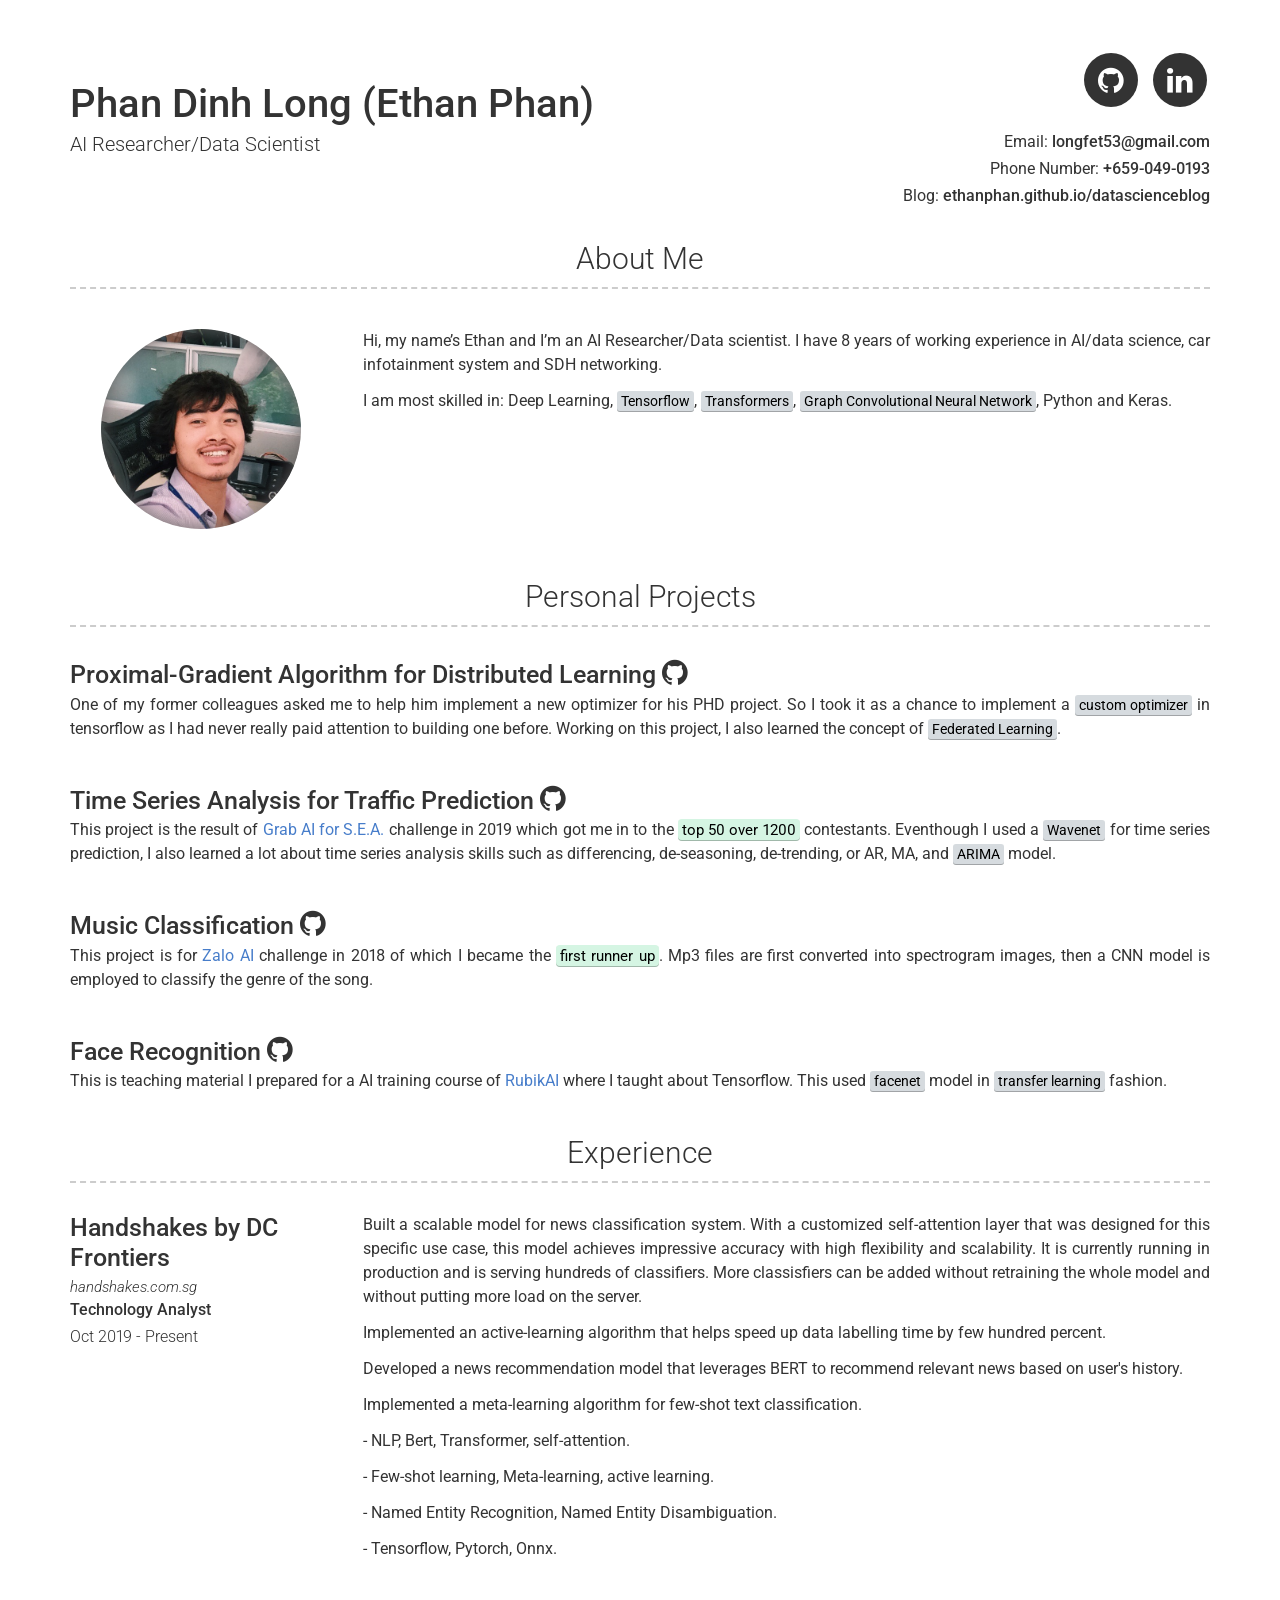
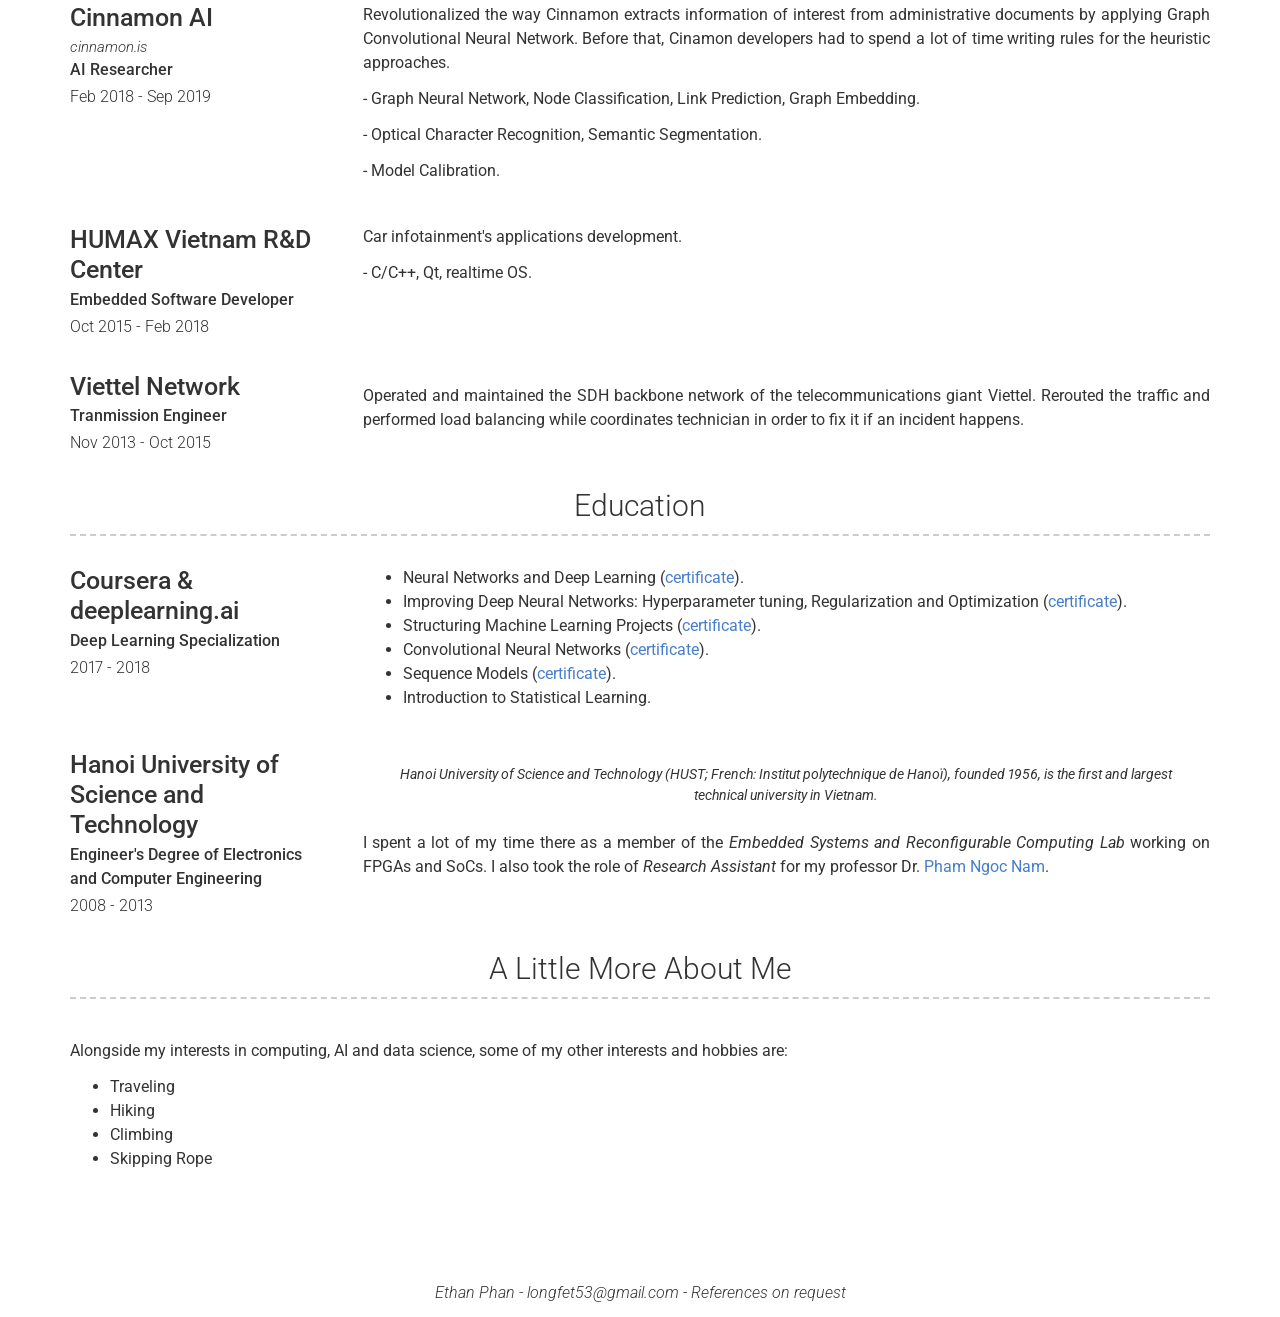
==== commit ba91952a: "Update index.html Fix typo" ====
--- a/index.html
+++ b/index.html
@@ -79,7 +79,7 @@
 
                     </div>
                     <div class="col-xs-12 col-print-12">
-                        <p>One of my former colleagues asked me to help him implement a new optimizer for his PHD project. So I took it as a chance to implement a <mark>custom optimizer</mark> in tensorflow as I had never really payed attention to building one before. Working on this project, I also learned the concept of <mark>Federated Learning</mark>.</p>
+                        <p>One of my former colleagues asked me to help him implement a new optimizer for his PHD project. So I took it as a chance to implement a <mark>custom optimizer</mark> in tensorflow as I had never really paid attention to building one before. Working on this project, I also learned the concept of <mark>Federated Learning</mark>.</p>
 
                     </div>
 
